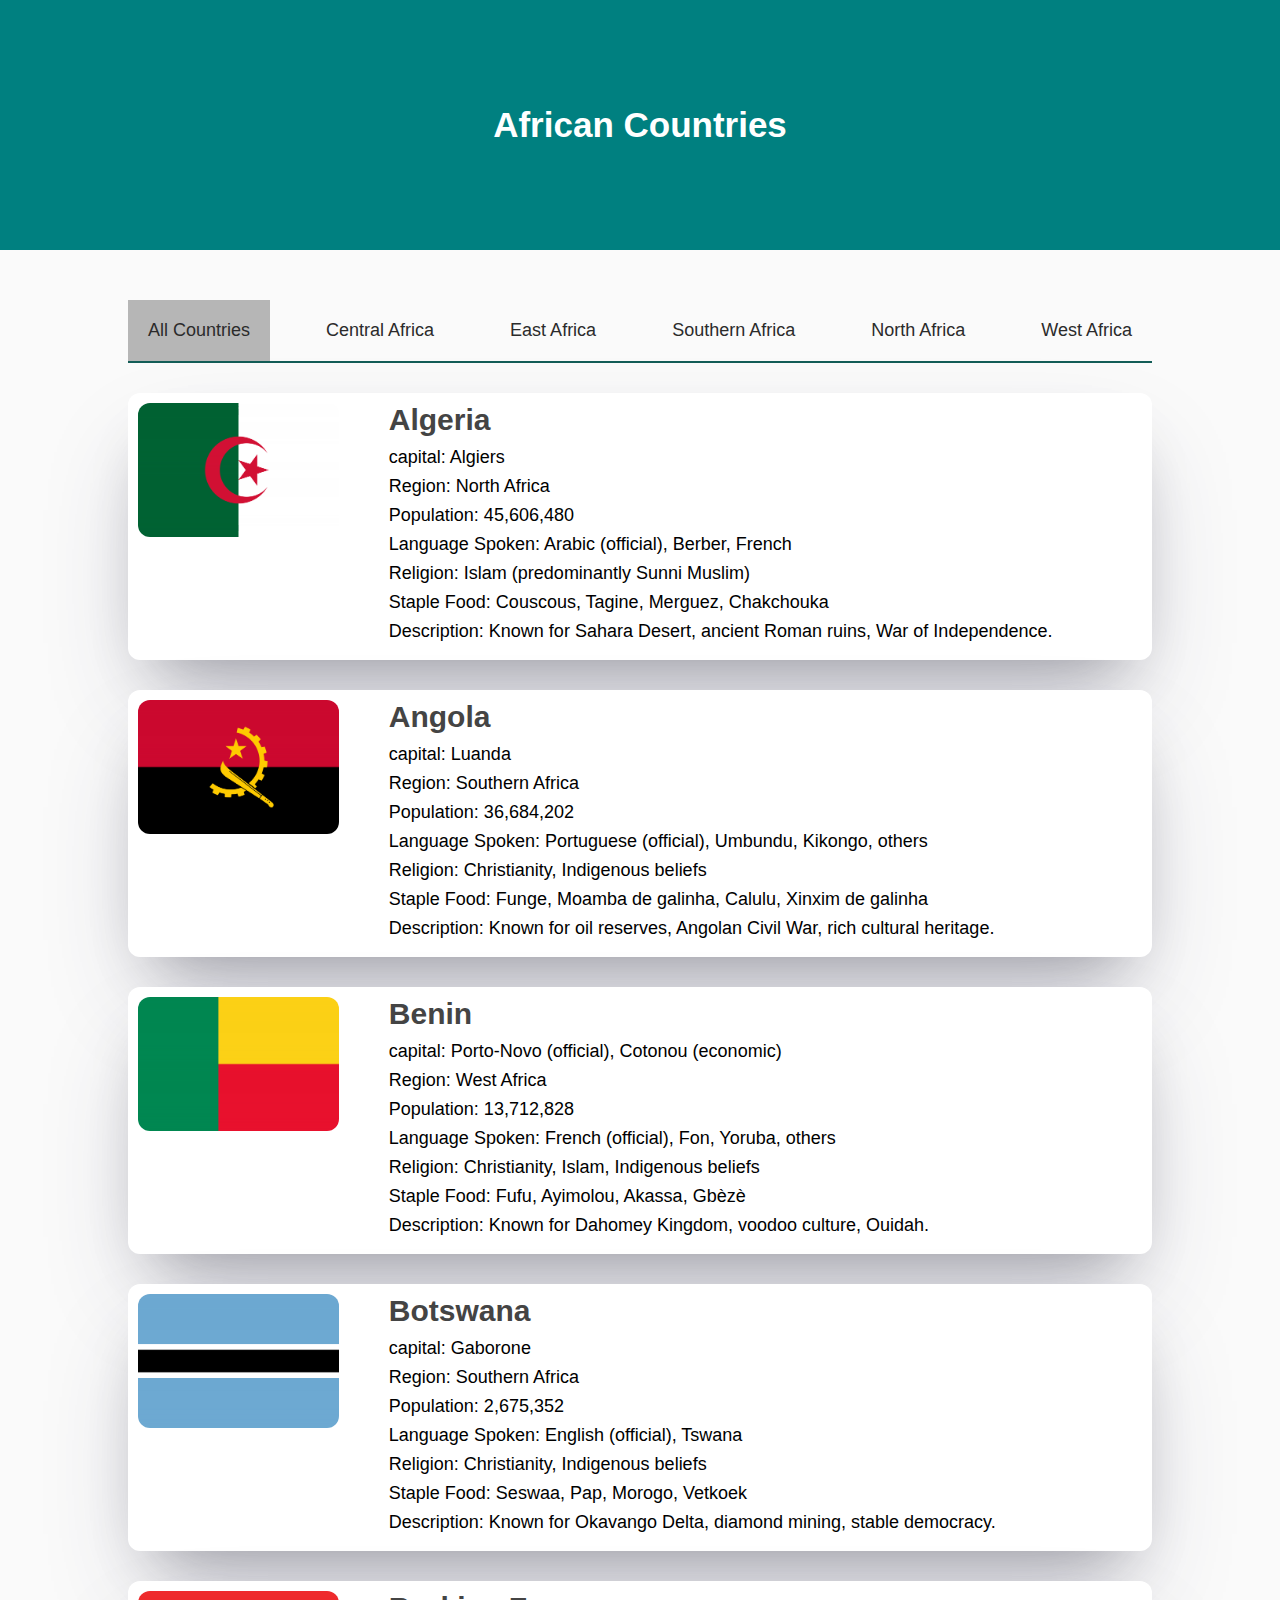
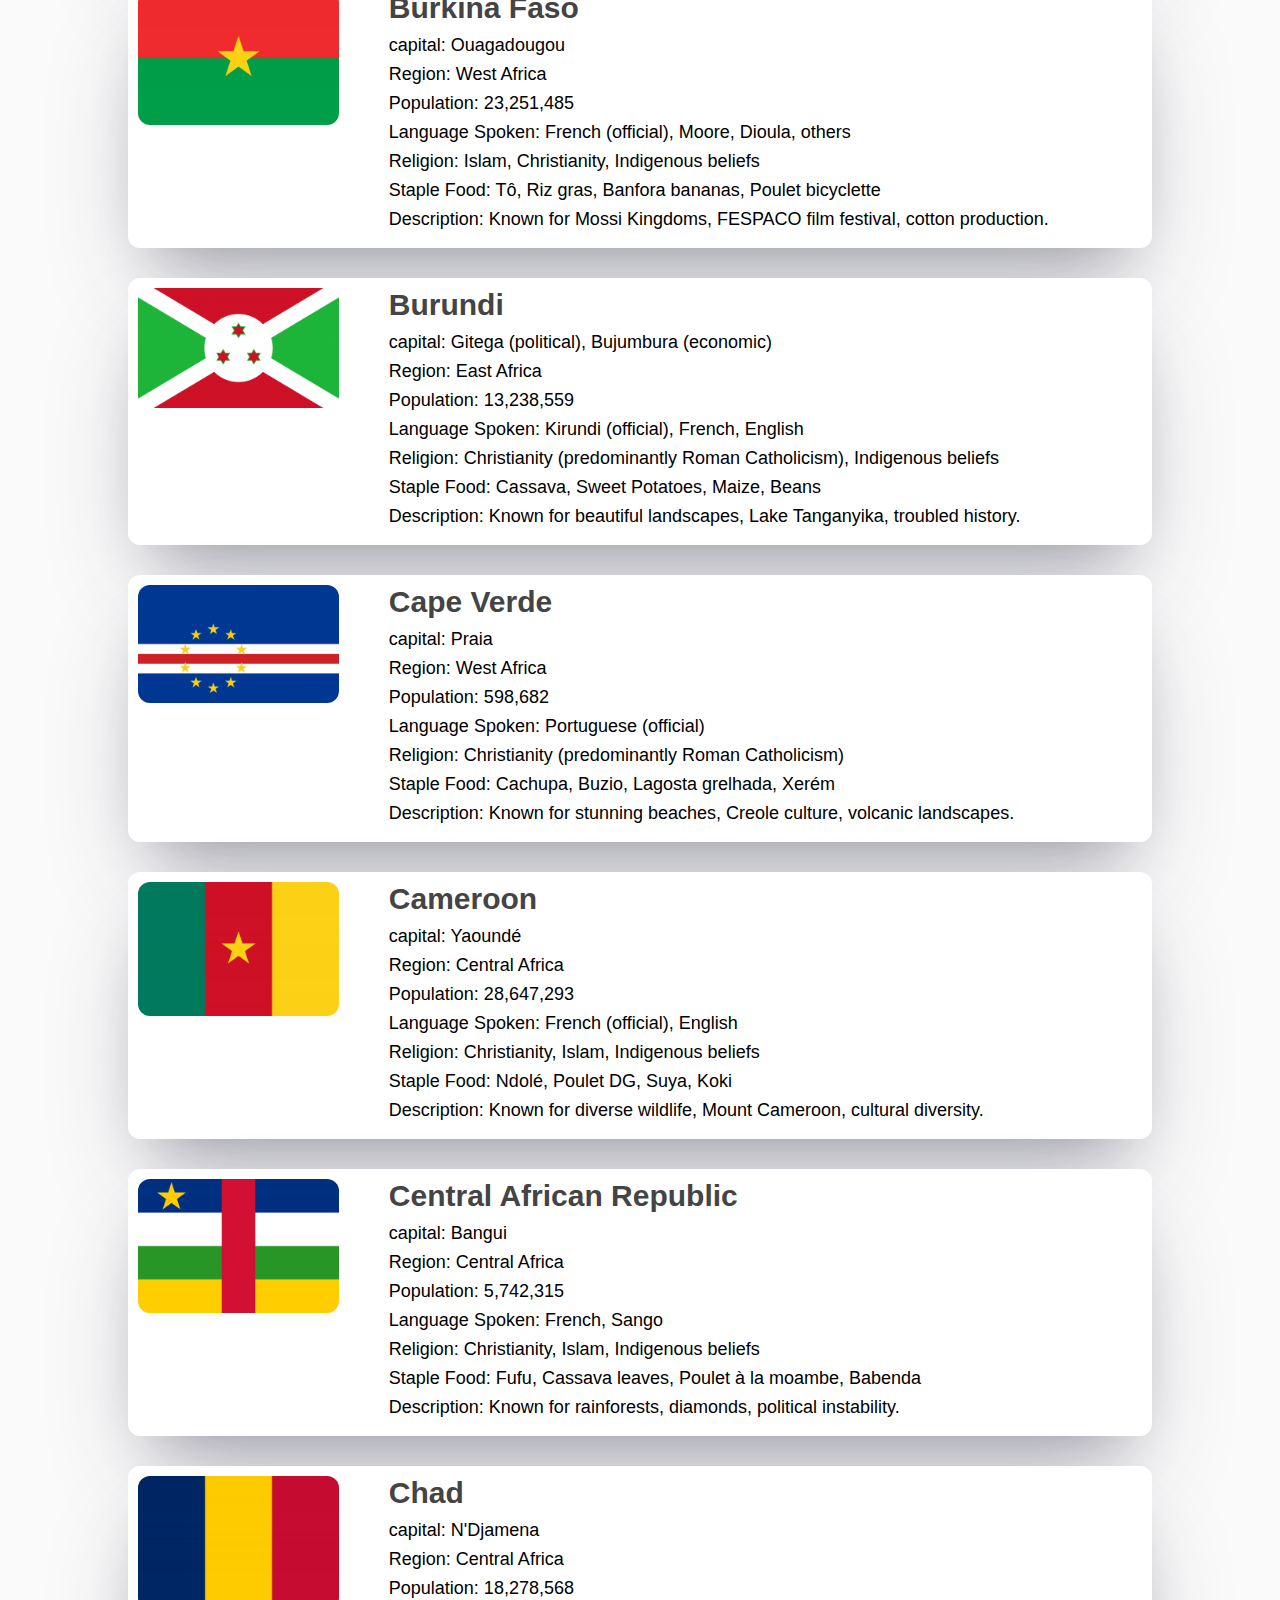
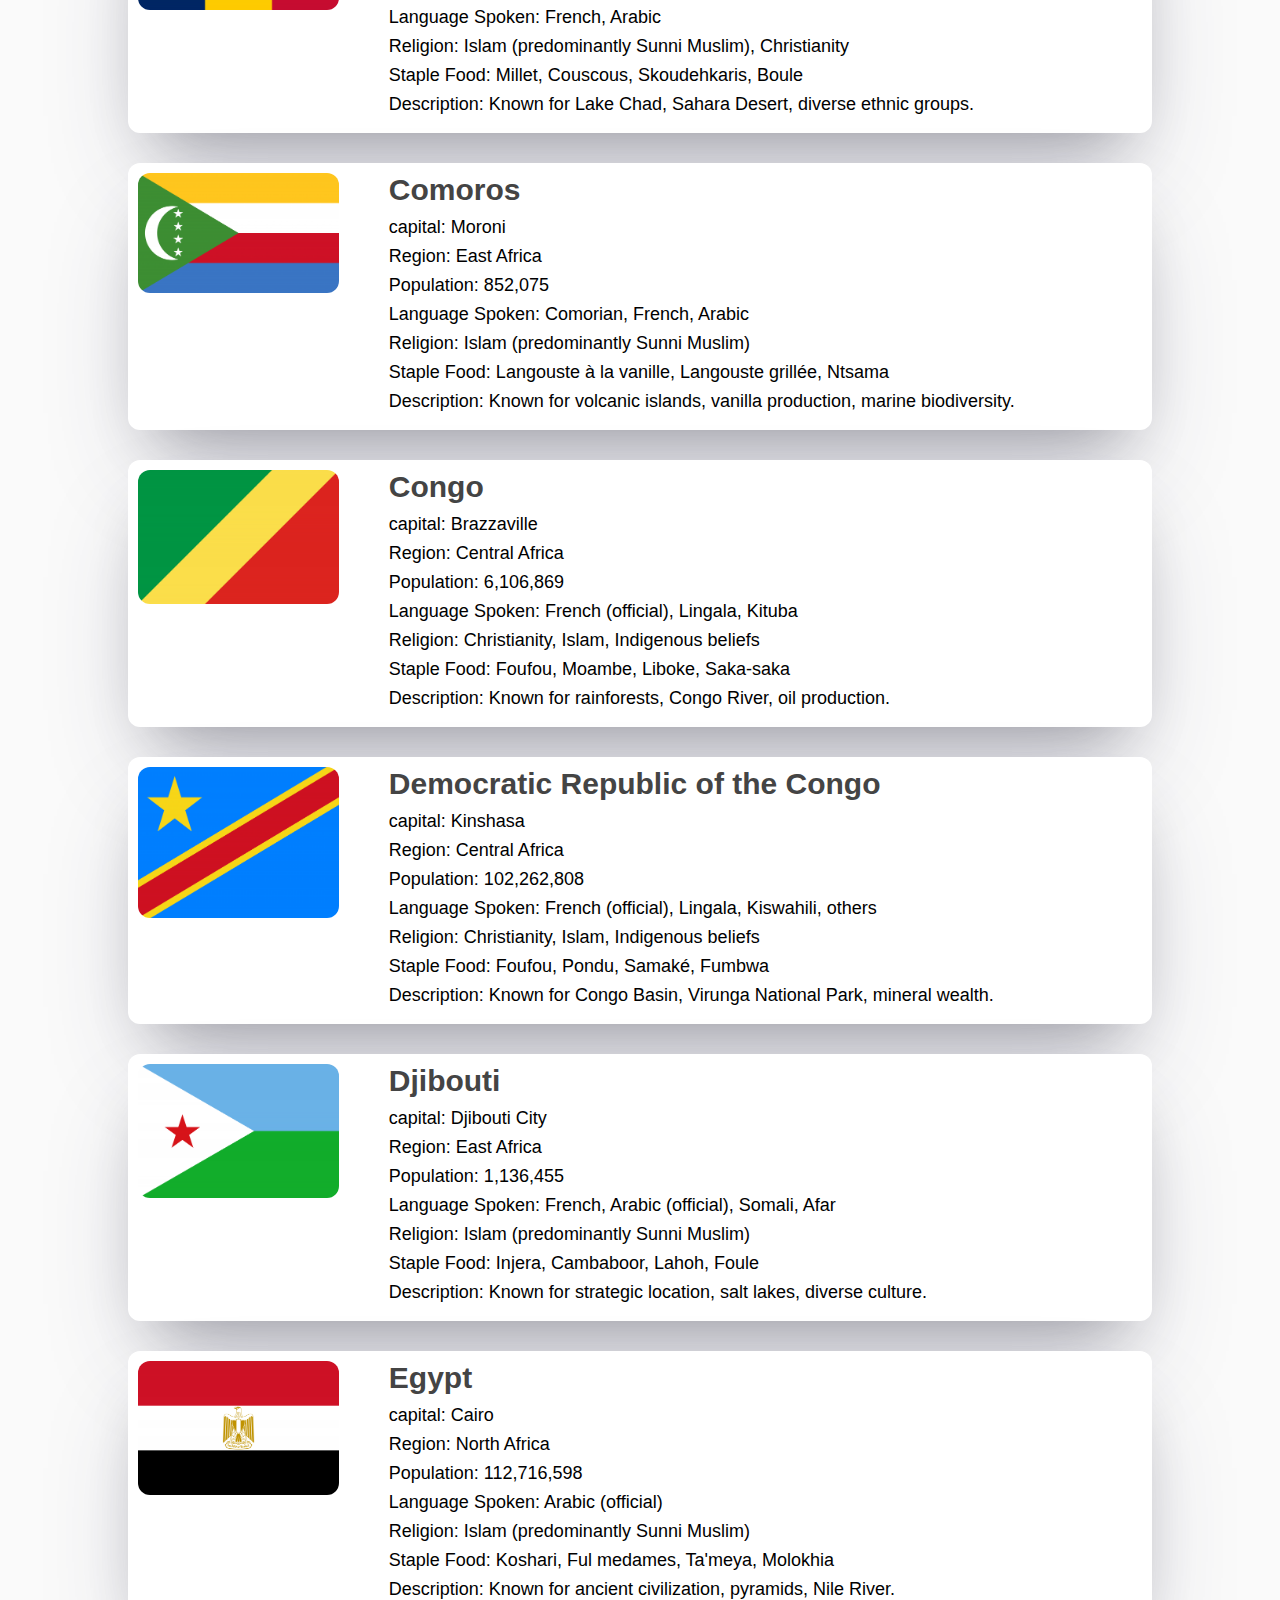
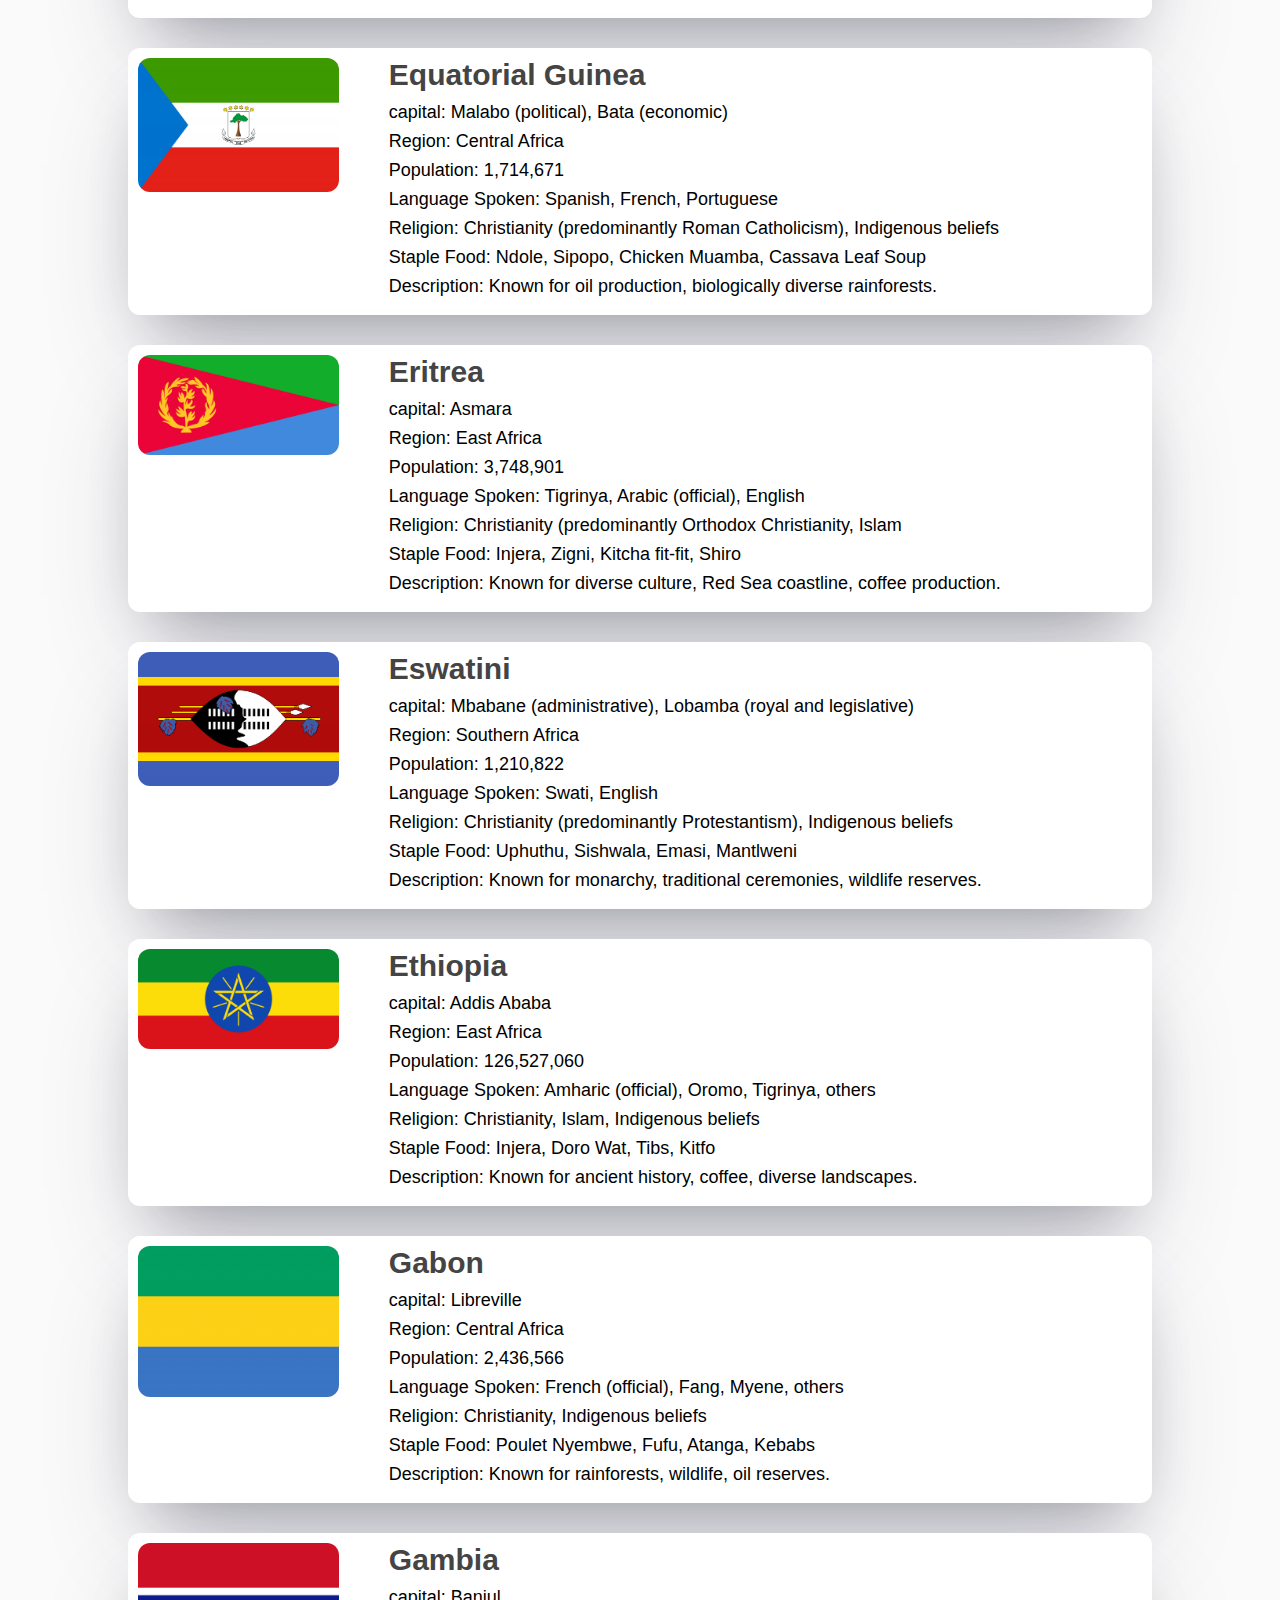
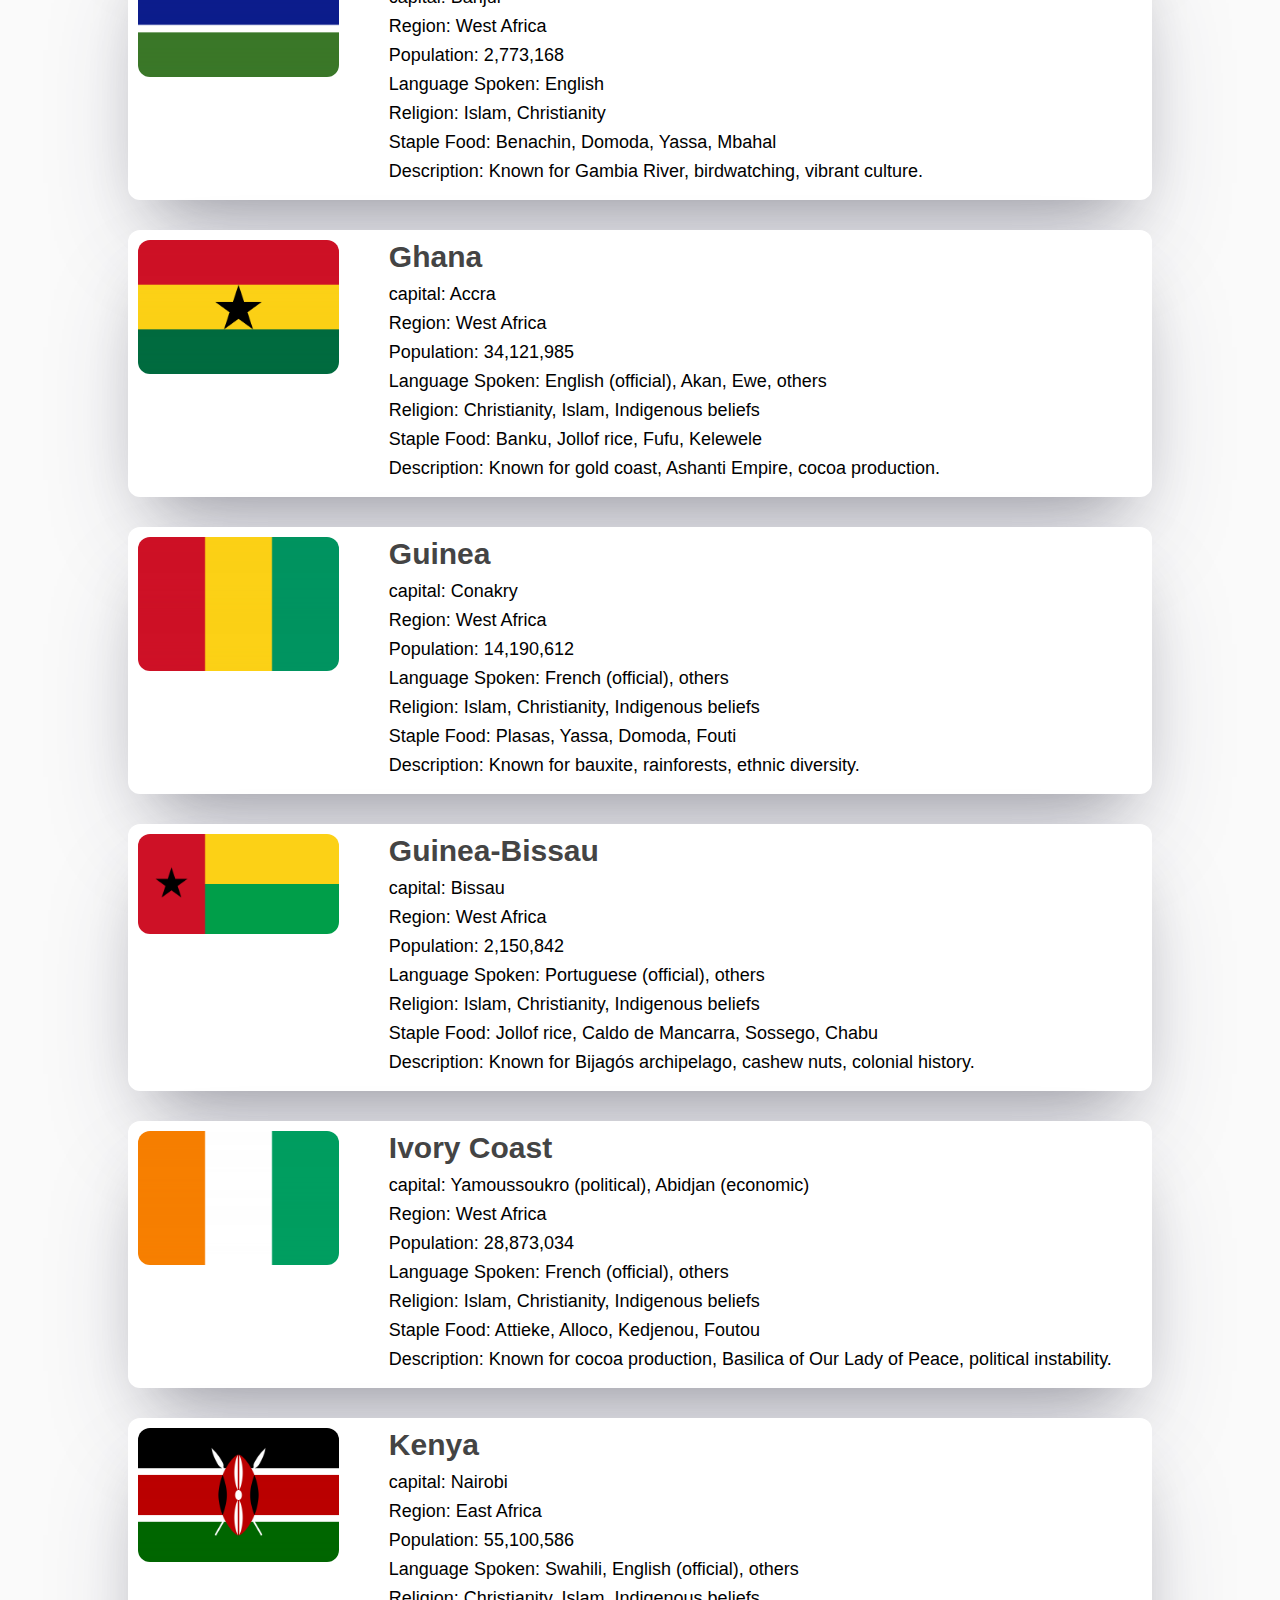
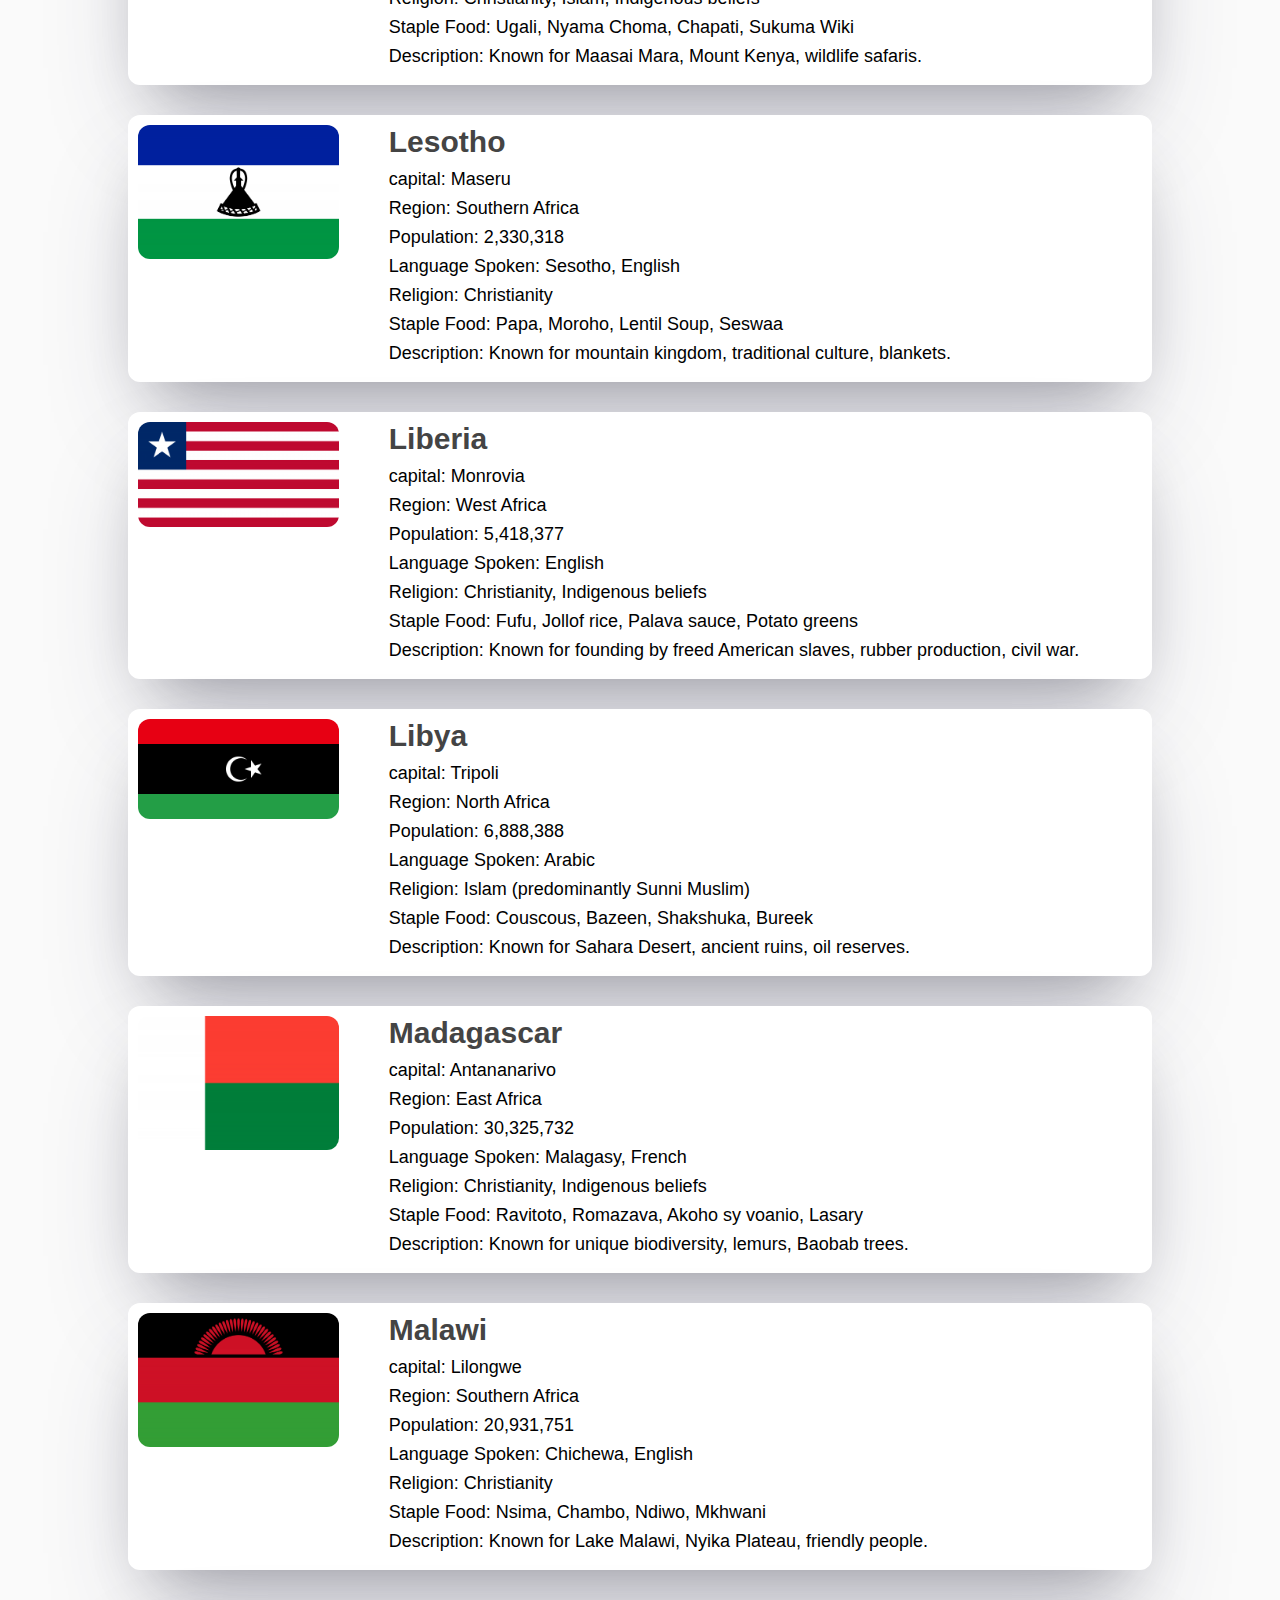
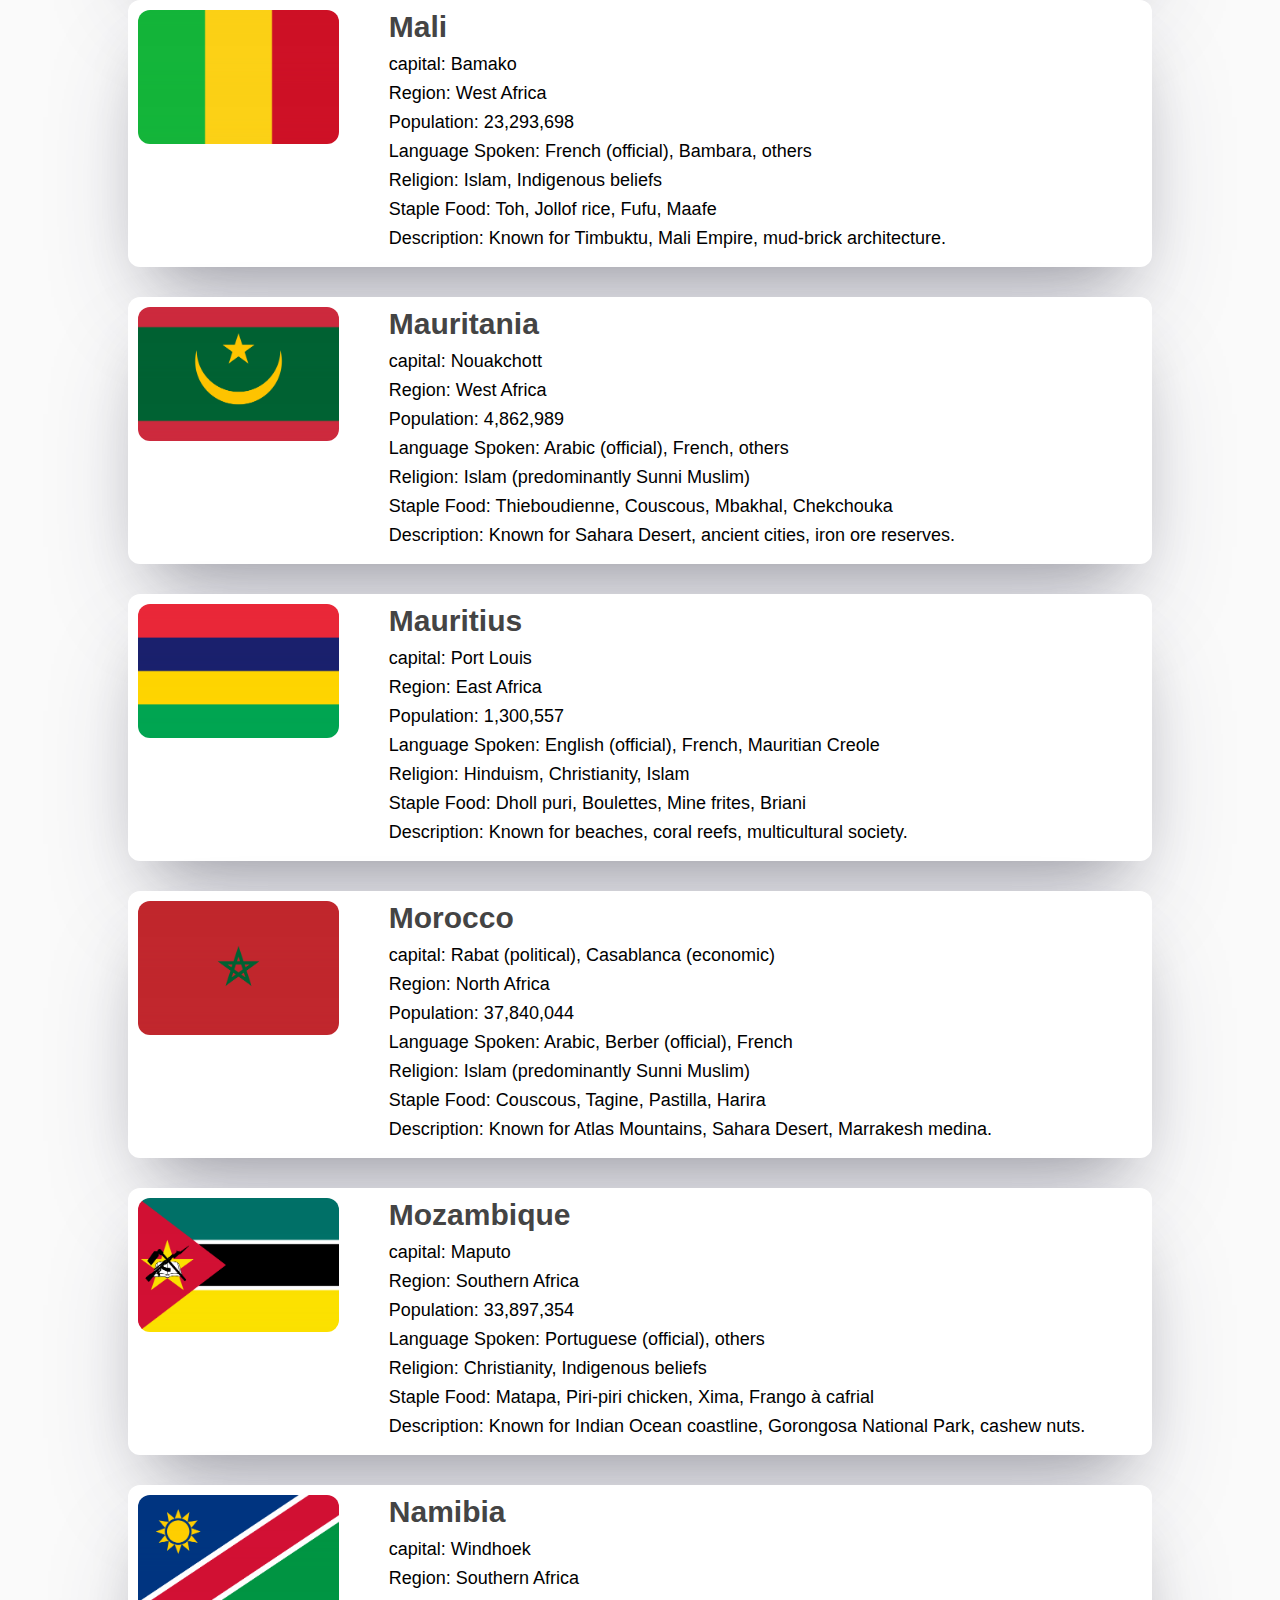
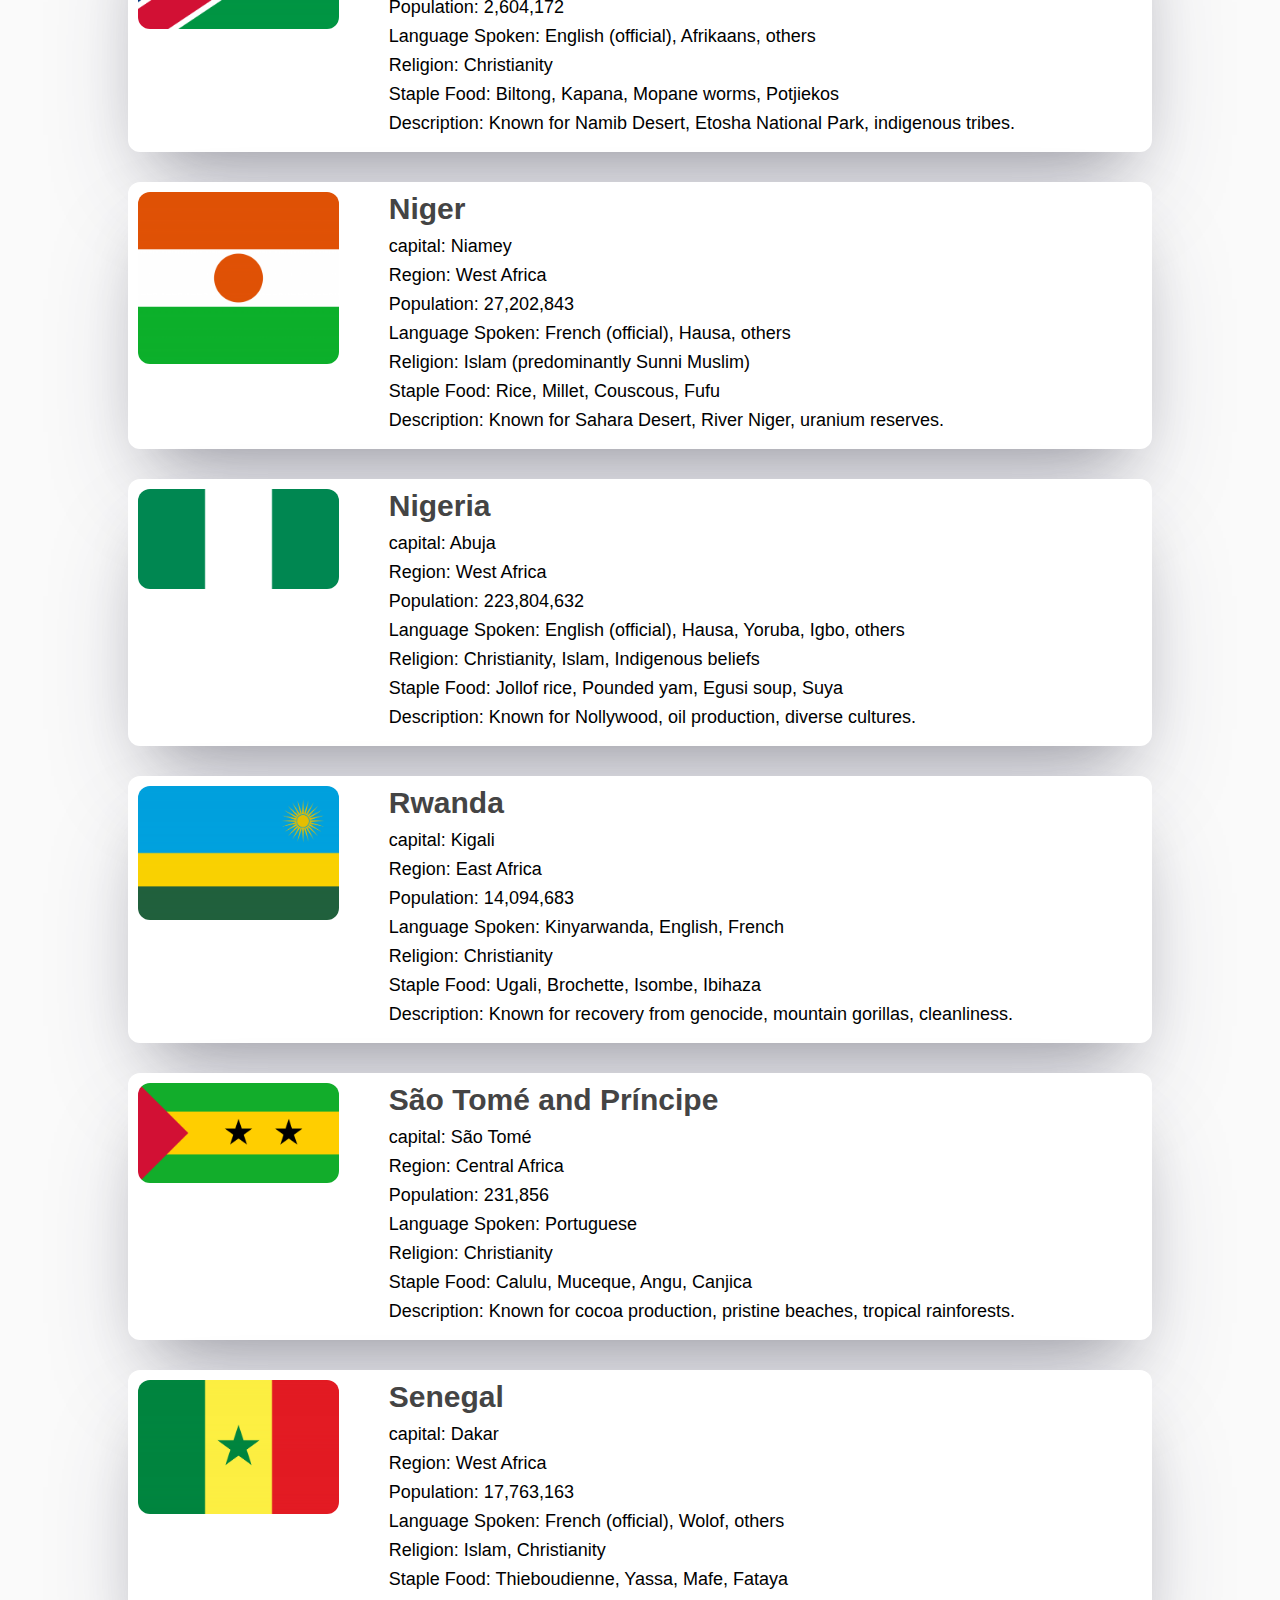
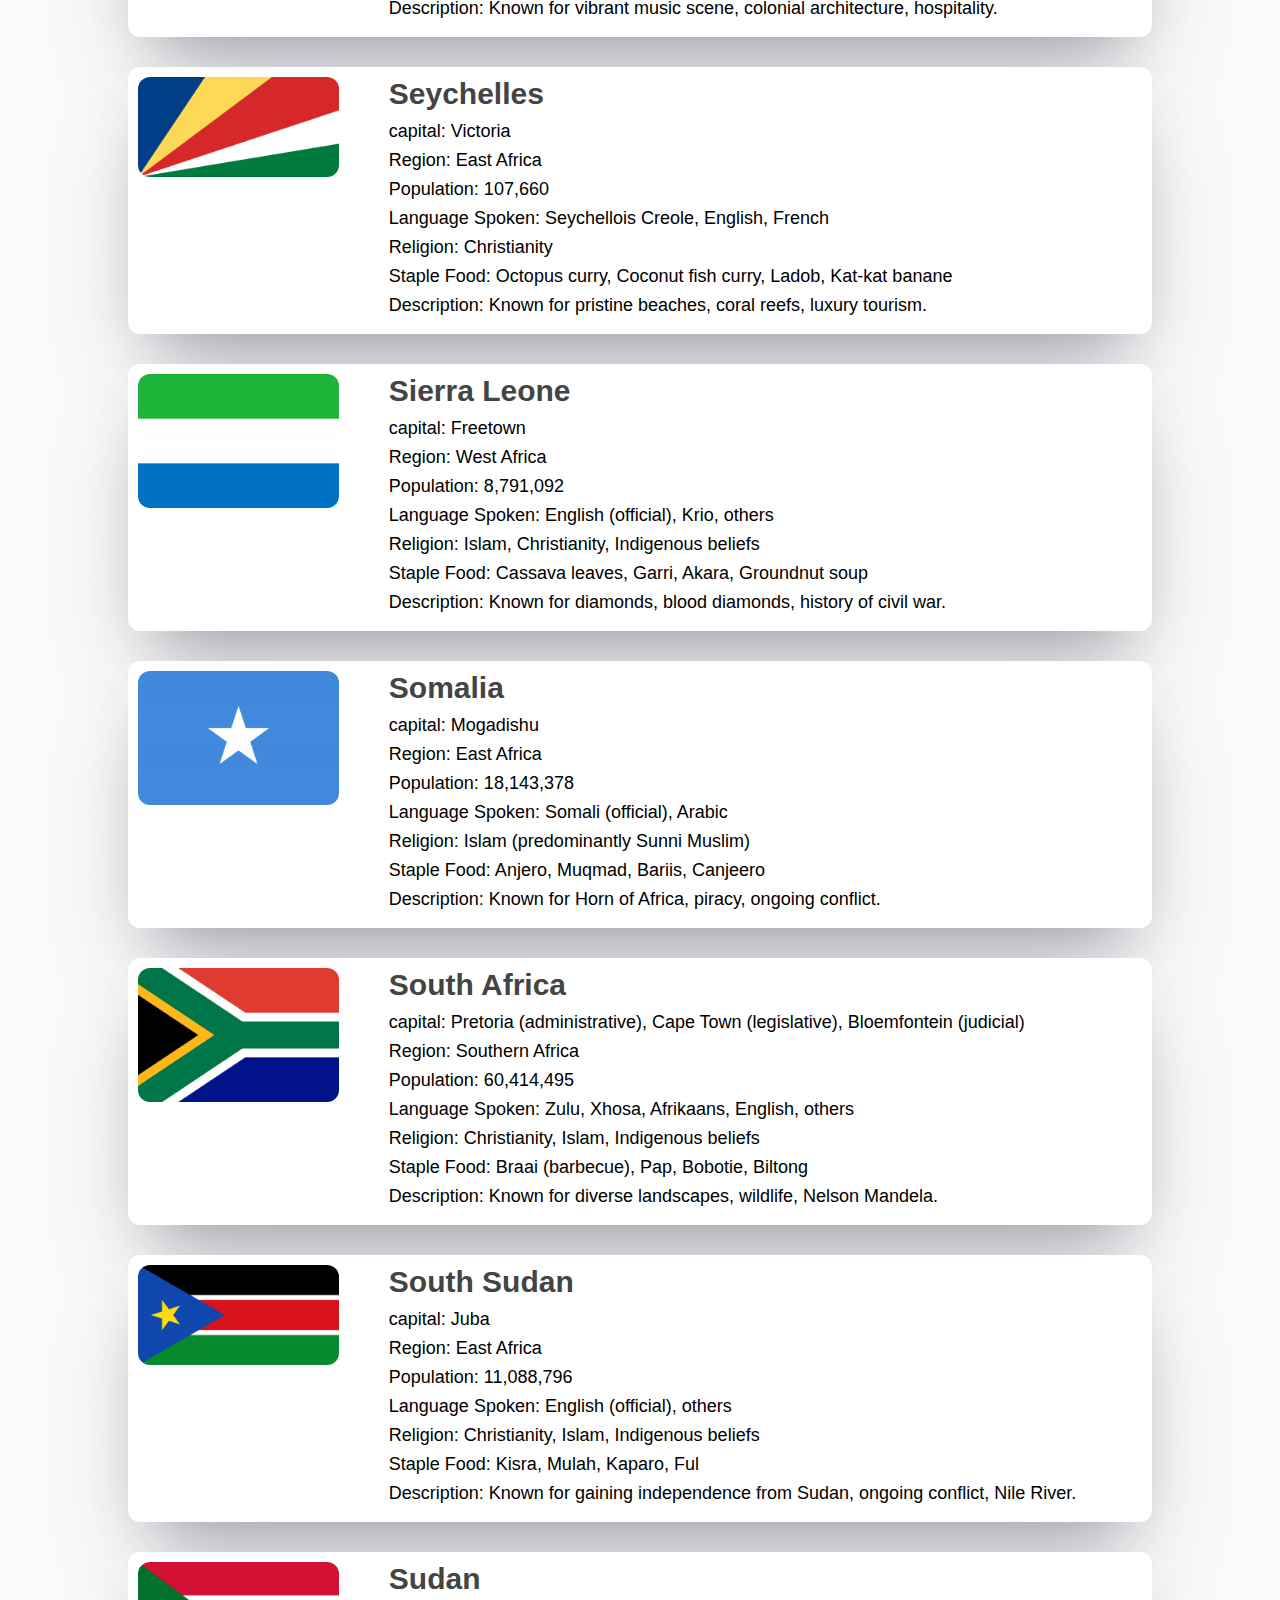
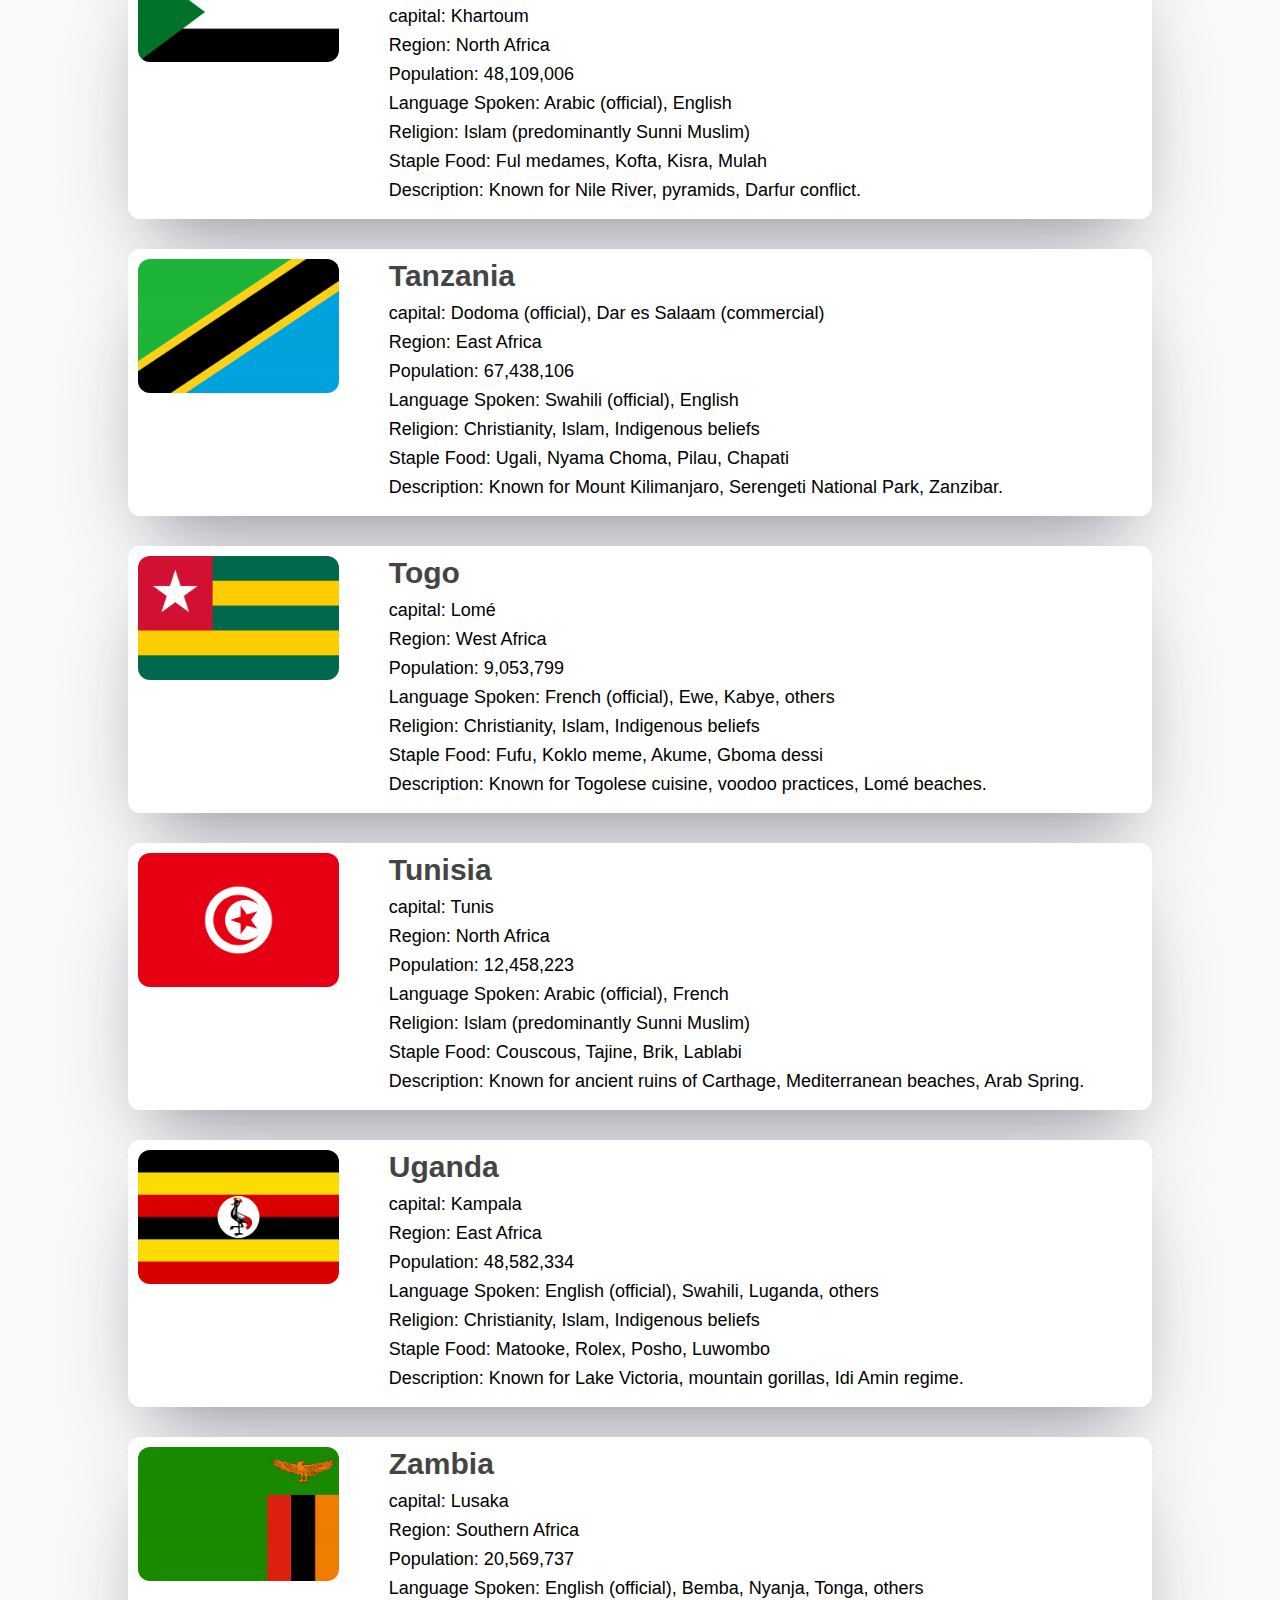
==== index.html @ 3878d4c3 "African Countries" ====
<!DOCTYPE html>
<html lang="en">
<head>
    <link rel="stylesheet" href="main.css">
    <link rel="stylesheet" href="https://cdnjs.cloudflare.com/ajax/libs/font-awesome/5.15.4/css/all.min.css"/>
    <meta charset="UTF-8">
    <meta name="viewport" content="width=device-width, initial-scale=1.0">
    <title>Countries Tab | Home</title>
</head>
<body>
    <header>
        <h1>African Countries</h1>
    </header>
    <main>
    
        <section class="tabs">
            <ul>
                <li style="background: #b6b6b6;"><a href="index.html">All Countries</a></a></li>
                <li><a href="centralAfrica.html">Central Africa</a></li>
                <li><a href="eastAfrica.html">East Africa</a></li>
                <li><a href="southernAfrica.html">Southern Africa</a></li>
                <li><a href="northAfrica.html">North Africa</a></li>
                <li><a href="westAfrica.html">West Africa</a></li>
            </ul>
        </section>

        <div class="countries-wrapper"></div>
    </main>
    <footer>
        <h3>Follow Us For More Updates</h3>
        <div class="footer-icons">
           <!-- Facebook -->
   <a href="https://www.facebook.com/dumbuya.alpha.336"> <i class="fab fa-facebook"></i></a>

    <!-- Twitter -->
    <a href="https://mobile.twitter.com/AlphaDumbuya7"><i class="fab fa-twitter"></i></a>

    <!-- Instagram -->
   <a href="https://www.instagram.com/dumbuya.alpha.336/#"> <i class="fab fa-instagram"></i></a>

    <!-- LinkedIn -->
<a href="https://www.linkedin.com/in/dumbuya-alpha-622817197">    <i class="fab fa-linkedin"></i></a>

    <!-- GitHub -->
   <a href="https://github.com/AlphaDumbuya"> <i class="fab fa-github"></i></a>
        </div>
        <p>&copy; 2024 <a href="https://alpha-dumbuya.vercel.app">Alpha Dumbuya</a>. All rights reserved.</p>
    </footer>
    <script src="./JS/index.js"></script>
</body>
</html>
---- main.css ----
* {
    margin: 0;
    padding: 0;
    box-sizing: border-box;
}

body {
    font-family: 'Segoe UI', Tahoma, Geneva, Verdana, sans-serif;
    font-size: 14px;
    background: #fafafa; 
   
}

header {
    width: 100%;
    height: 250px;
    background-color:teal;
    color: #fff;
    display: flex;
    align-items: center;
    justify-content: center;
}

header h1 {
    text-align: center;
    padding: 20px 0;
    font-size: 35px;
    font-weight: bold;
}

main {
    width: 80%;
    margin: 50px auto;
}

main .tabs {
    border-bottom: 2px solid #135d57;
    margin-bottom: 30px;
    width: 100%;
    display: flex;
    align-items: center;
    overflow-x: auto; /* Allow horizontal scrolling for small screens */
}

main .tabs ul {
    width: 100%;
    display: flex;
    justify-content: space-between;
}

main .tabs ul li {
    list-style: none;
    display: flex;
    padding: 20px;
}

main .tabs ul li a {
    text-decoration: none;
    font-size: 18px;
    font-weight: 400;
    color: #2b2b2b;
}

main .tabs ul li a:hover {
    color: #fff;
}

main .tabs ul li:hover {
    background: #b6b6b6;
}

.countries {
    width: 100%;
    background-color: #fff;
    border-radius: 12px;
    display: flex;
    padding: 10px;
    margin-bottom: 30px;
    box-shadow: rgba(50, 50, 93, 0.25) 0px 50px 100px -20px, rgba(0, 0, 0, 0.3) 0px 30px 60px -30px;
    flex-wrap: wrap; 
}

.countries .countryImg {
    width: 20%;
    margin-right: 50px;
}

.countries .countryImg img {
    border-radius: 12px;
    width: 100%; 
}

.countries h2 {
    color: #444;
    font-size: 30px;
    width: 100%; 
    margin-bottom: 10px;
}

.countries ul {
    width: 100%; 
}

.countries ul li {
    list-style: none;
    margin-bottom: 8px;
    font-size: 18px;
    width: 100%; 
}
footer {
    background-color: #f2f2f2;
    padding: 20px;
    text-align: center;
}

.footer-icons {
    margin-top: 10px;
}

.footer-icons i {
    font-size: 24px;
    margin: 0 10px;
    color: #333;
}

.footer-icons i:hover {
    color: #007bff;
}

footer p {
    font-size: 14px;
    color: #666;
    margin-top: 20px;
}

footer p a {
    color: #007bff;
    text-decoration: none;
}



/* Tablet Styles (up to 768px) */
@media only screen and (max-width: 768px) {
    header {
        height: 150px;
    }
    header h1 {
        font-size: 28px;
    }
    main {
        width: 90%;
    }
    .countries .countryImg {
        width: 30%;
        margin-right: 20px;
    }
    .countries h2 {
        font-size: 24px;
    }
}

/* Mobile Styles (up to 576px) */
@media only screen and (max-width: 576px) {
    header {
        height: 100px;
    }
    header h1 {
        font-size: 24px;
    }
    main {
        width: 100%;
    }
    .tabs ul {
        flex-direction: column;
    }
    .tabs ul li {
        padding: 10px;
    }
    .countries .countryImg {
        width: 50%;
        margin-right: 10px;
    }
    .countries h2 {
        font-size: 20px;
    }

    .footer-icons i {
        font-size: 20px;
    }

    footer p {
        font-size: 12px;
    }
}
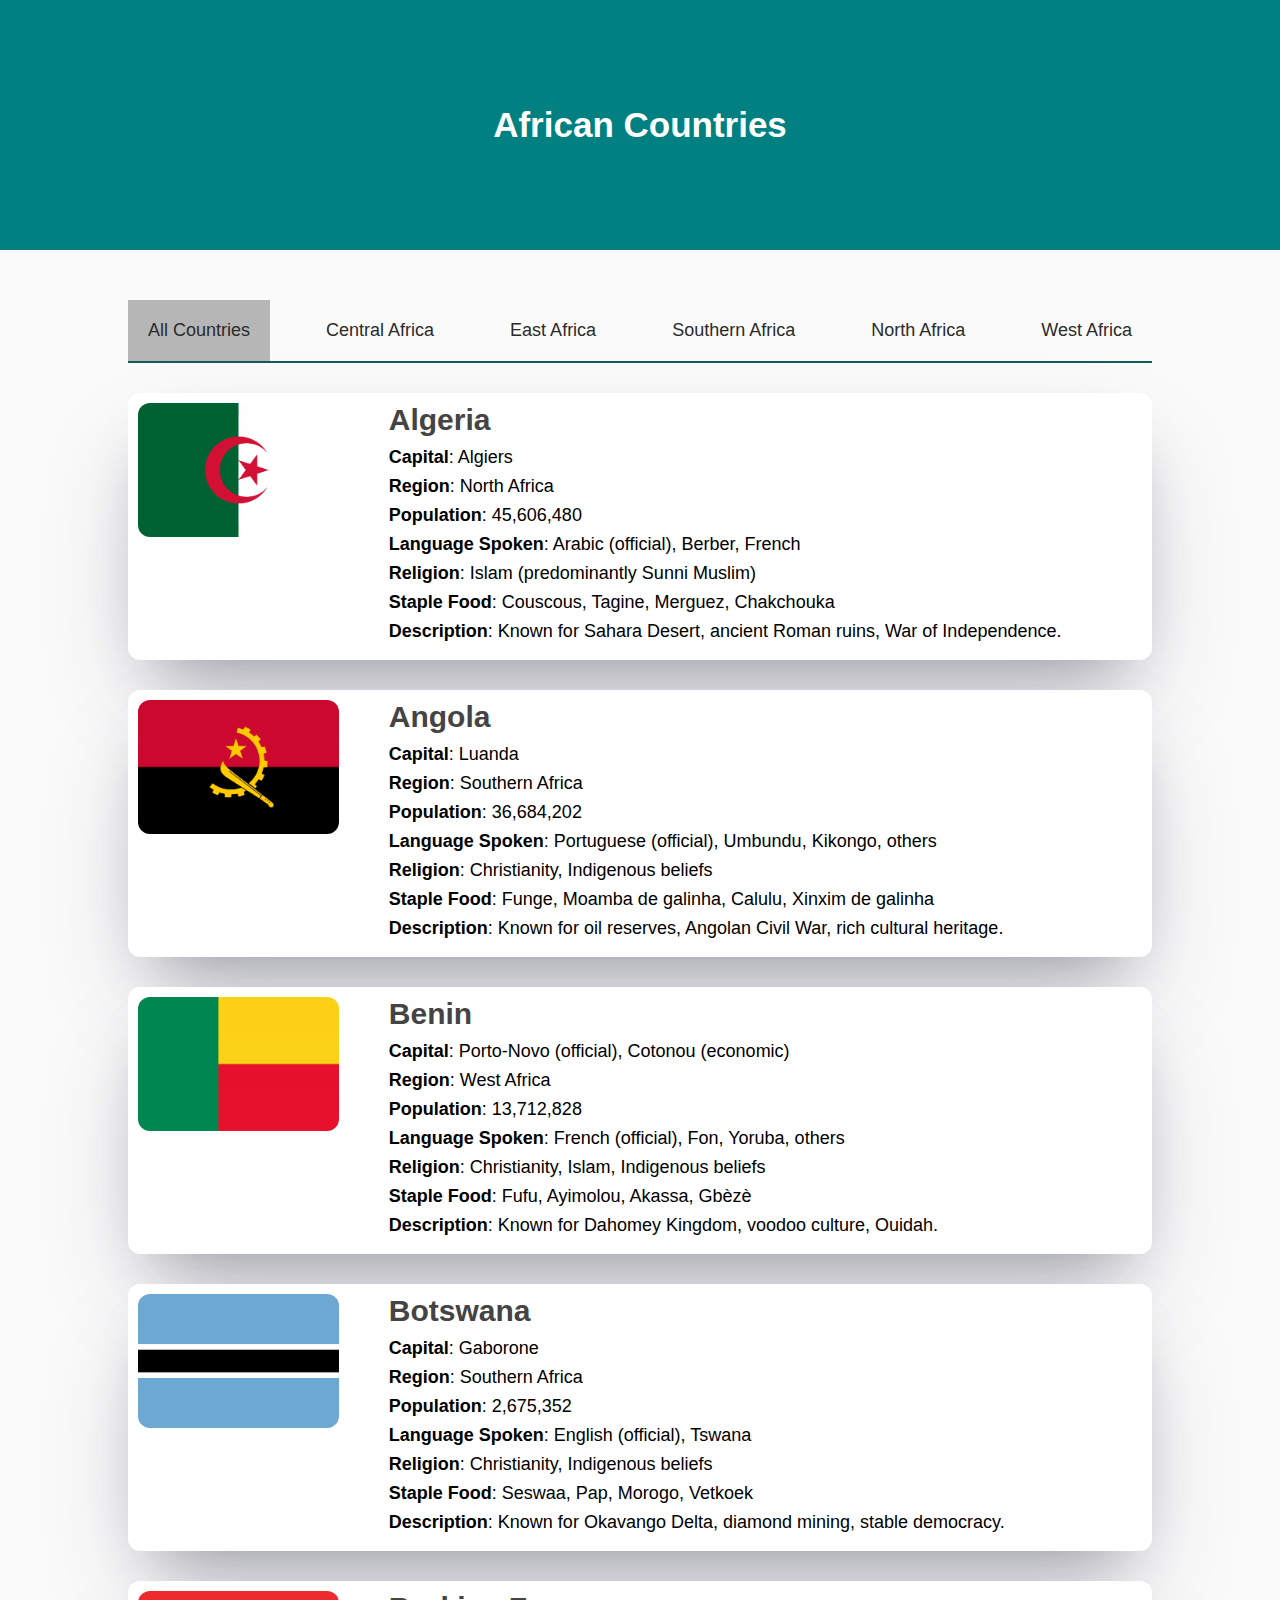
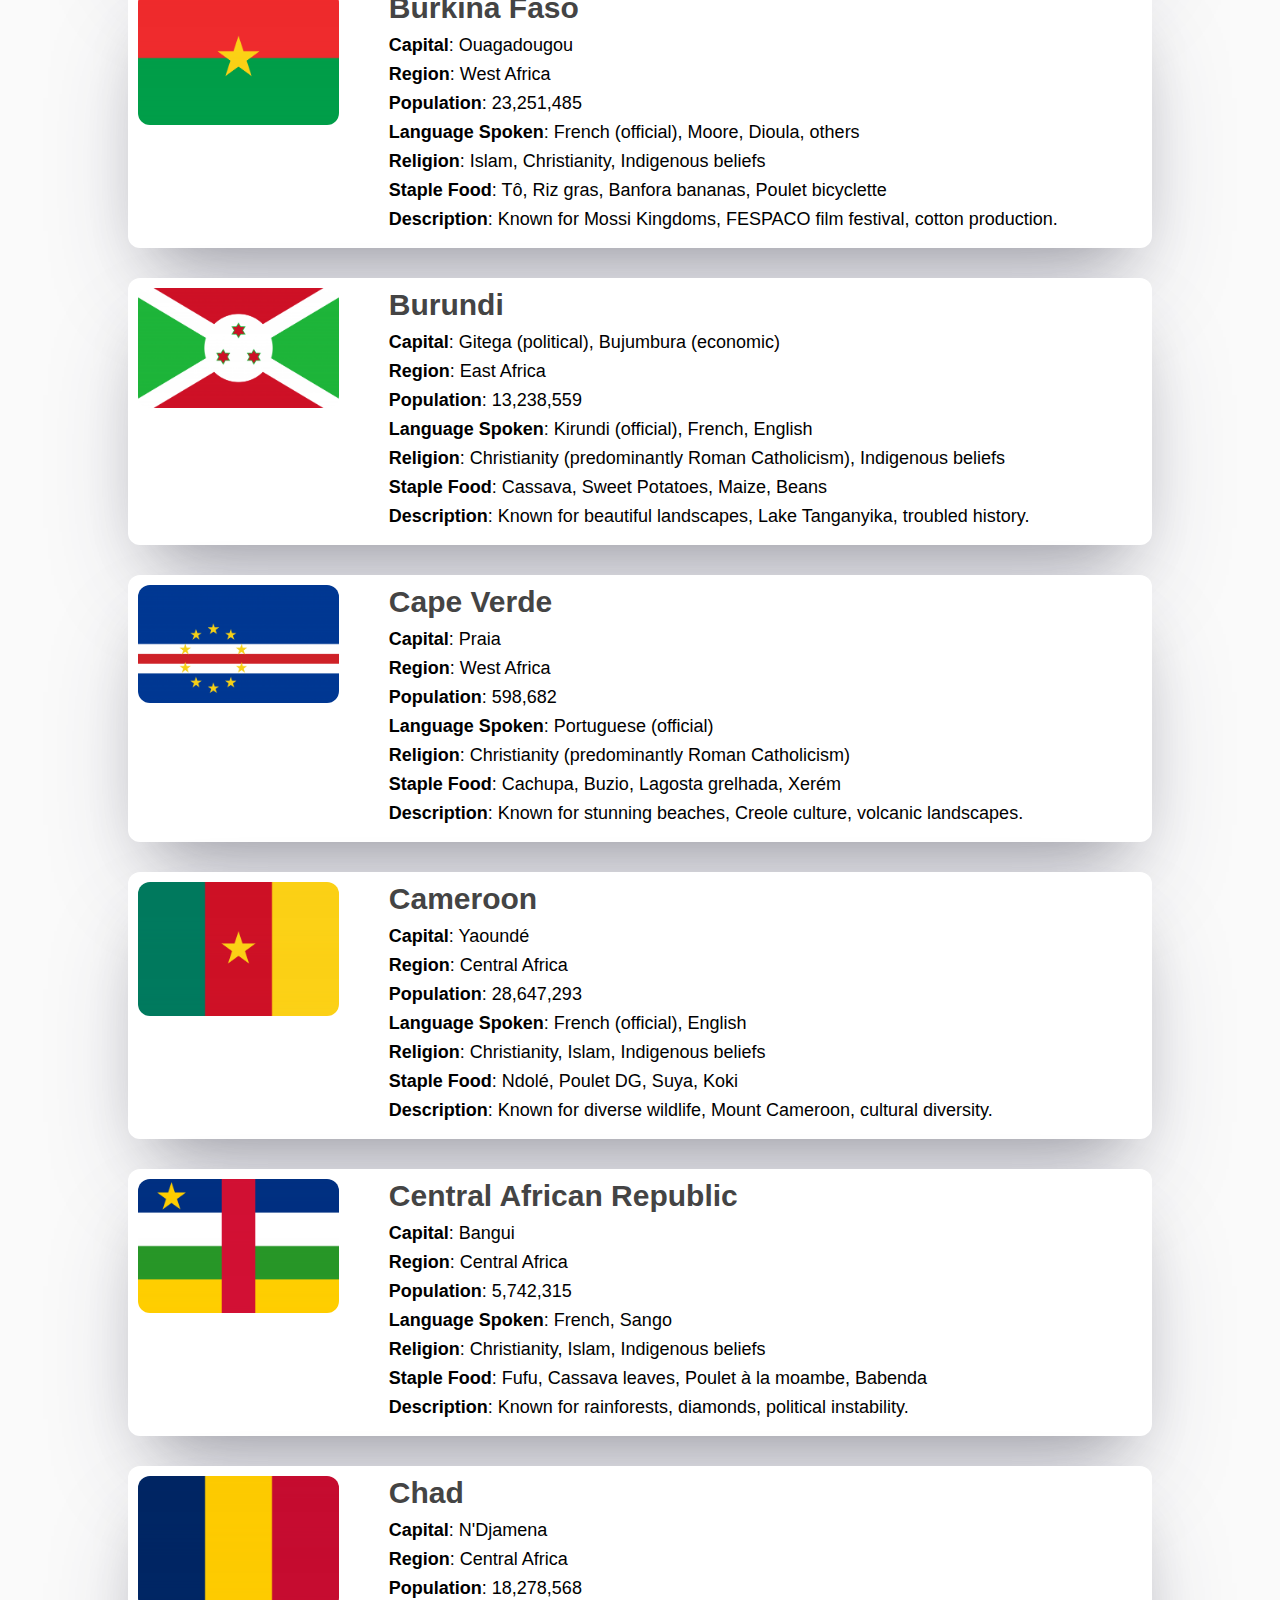
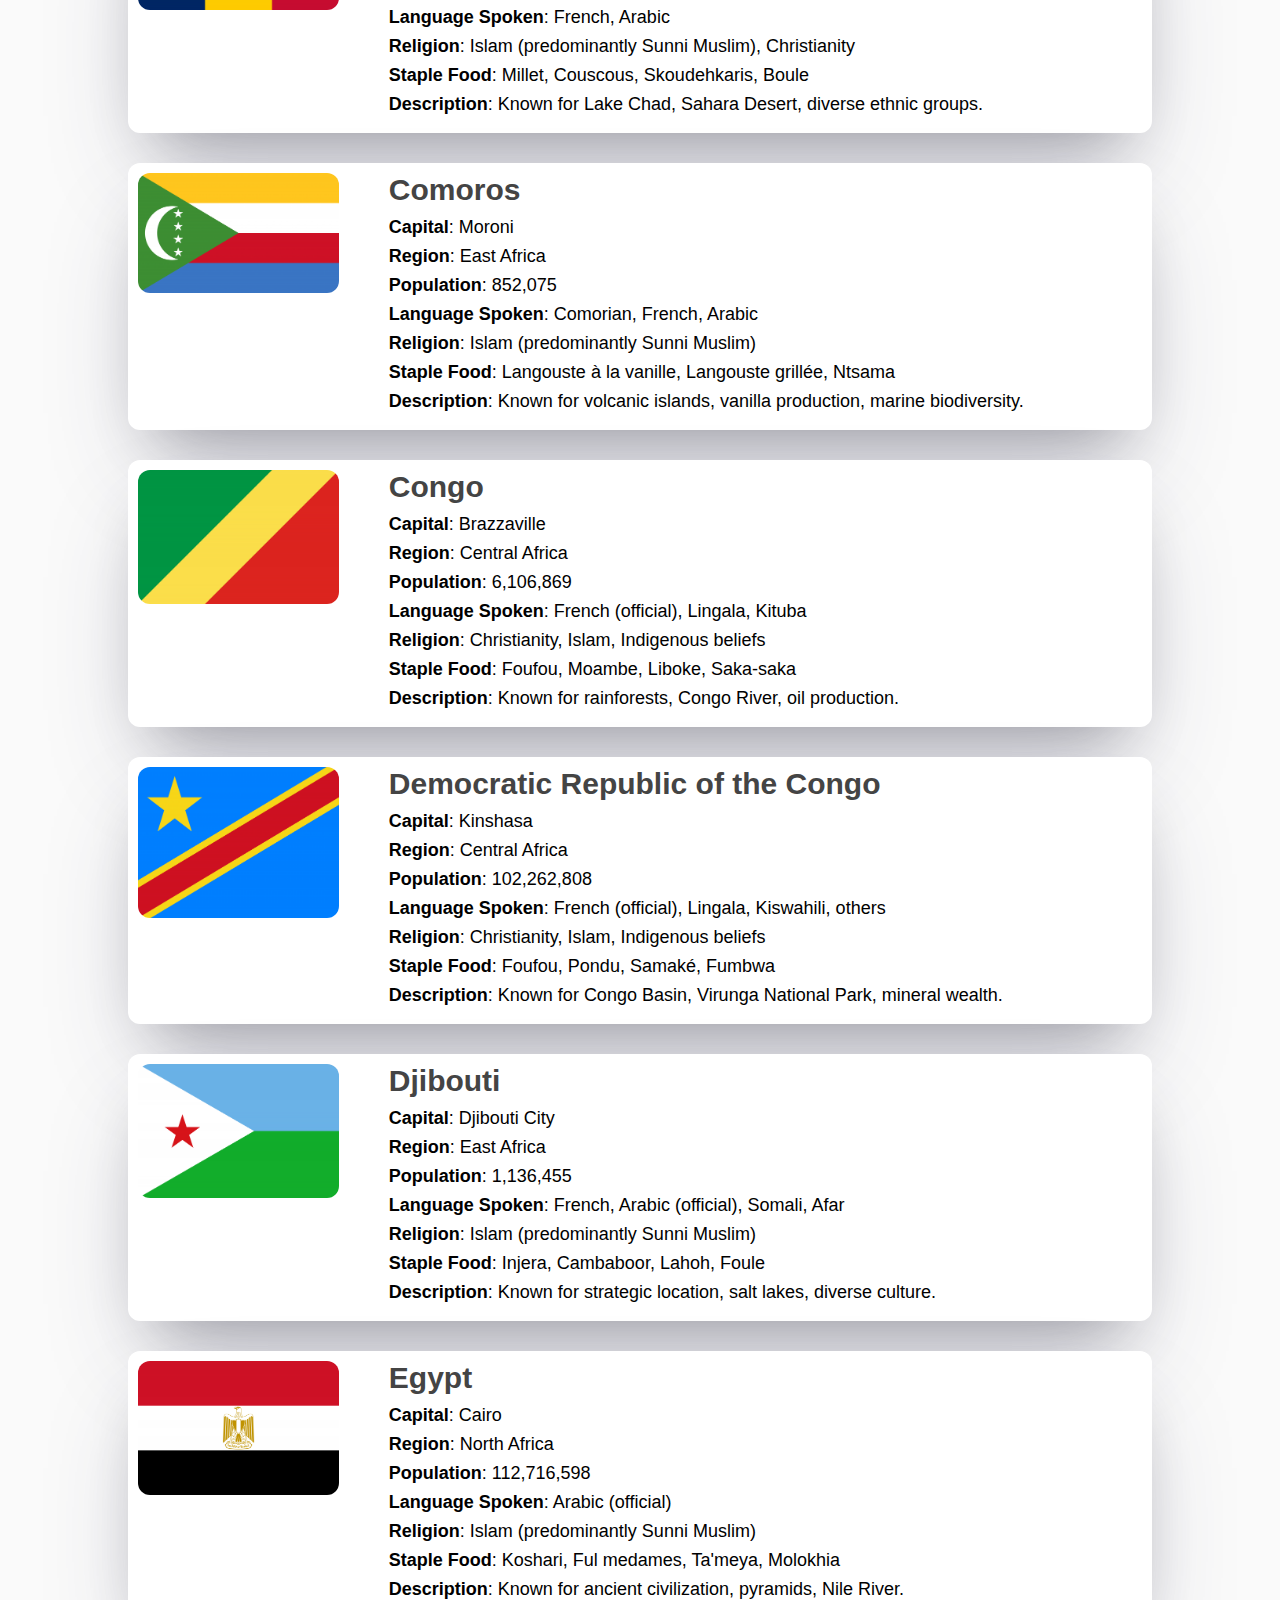
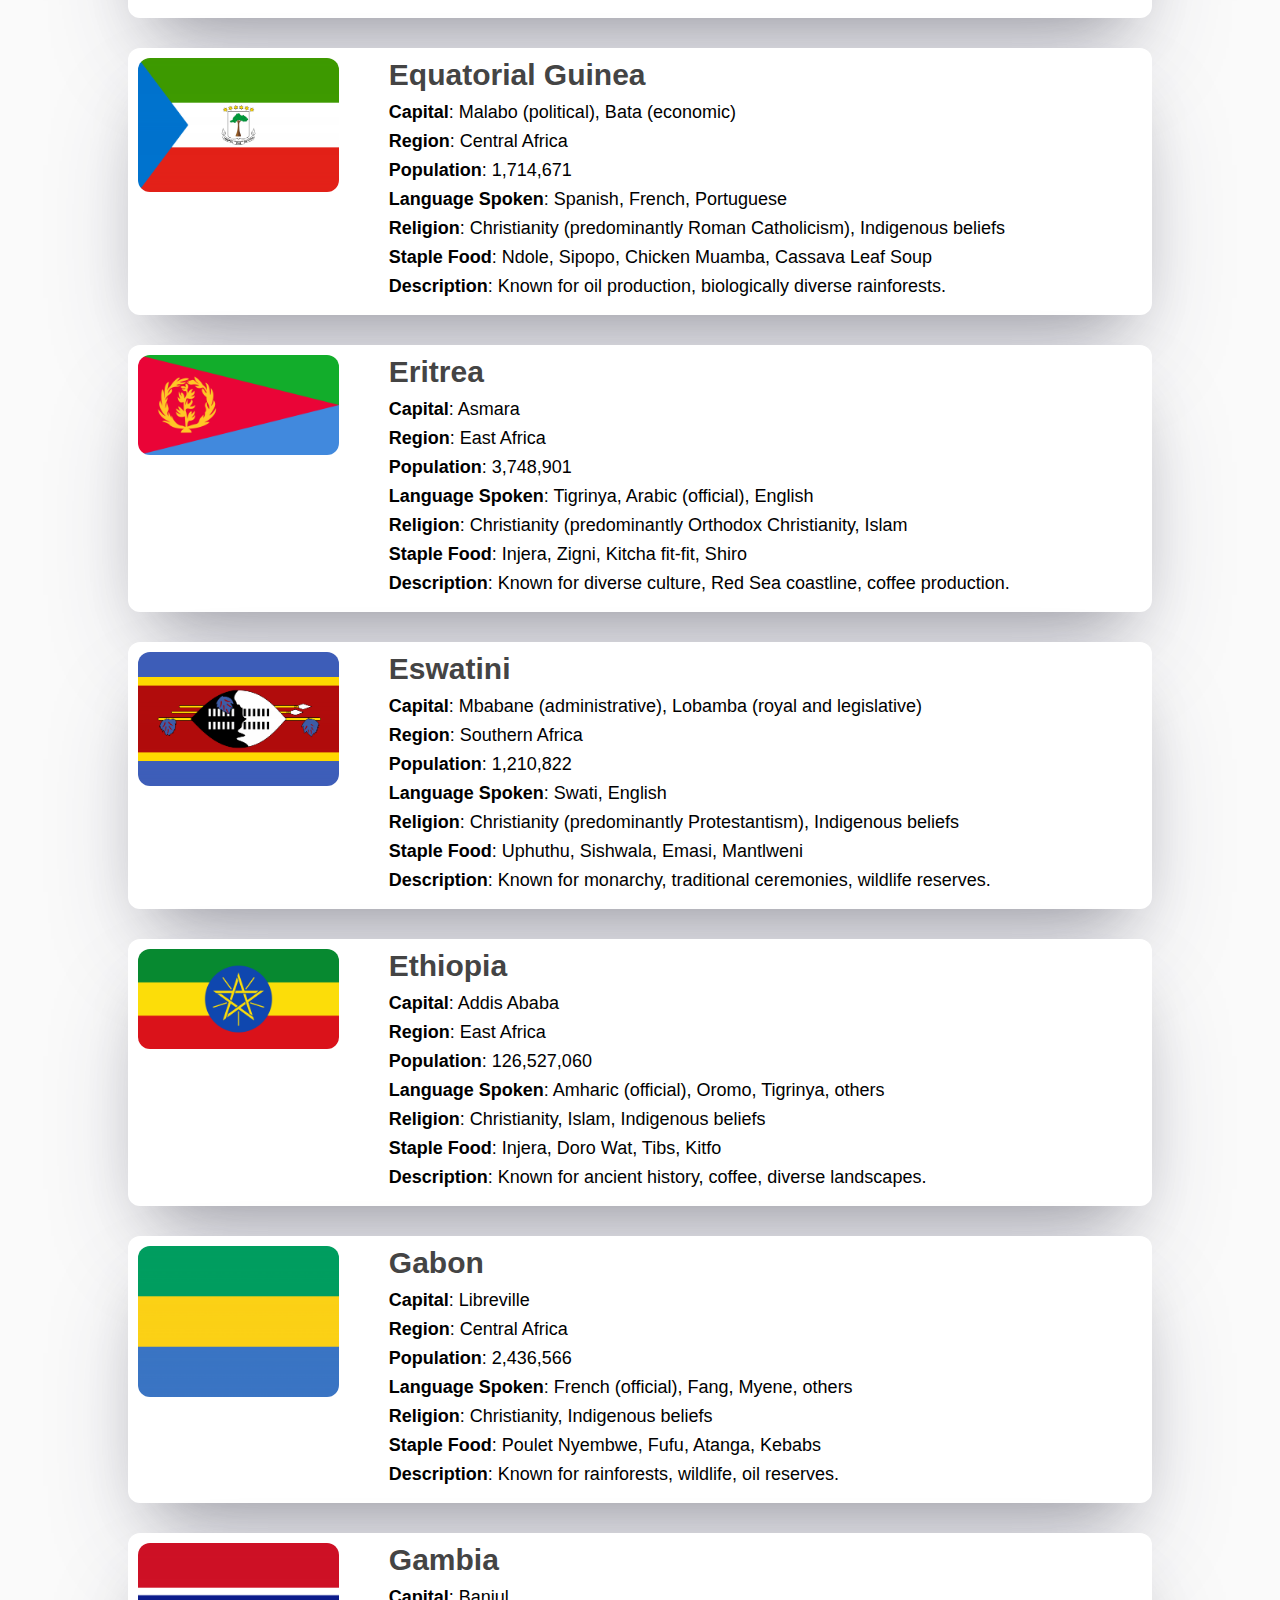
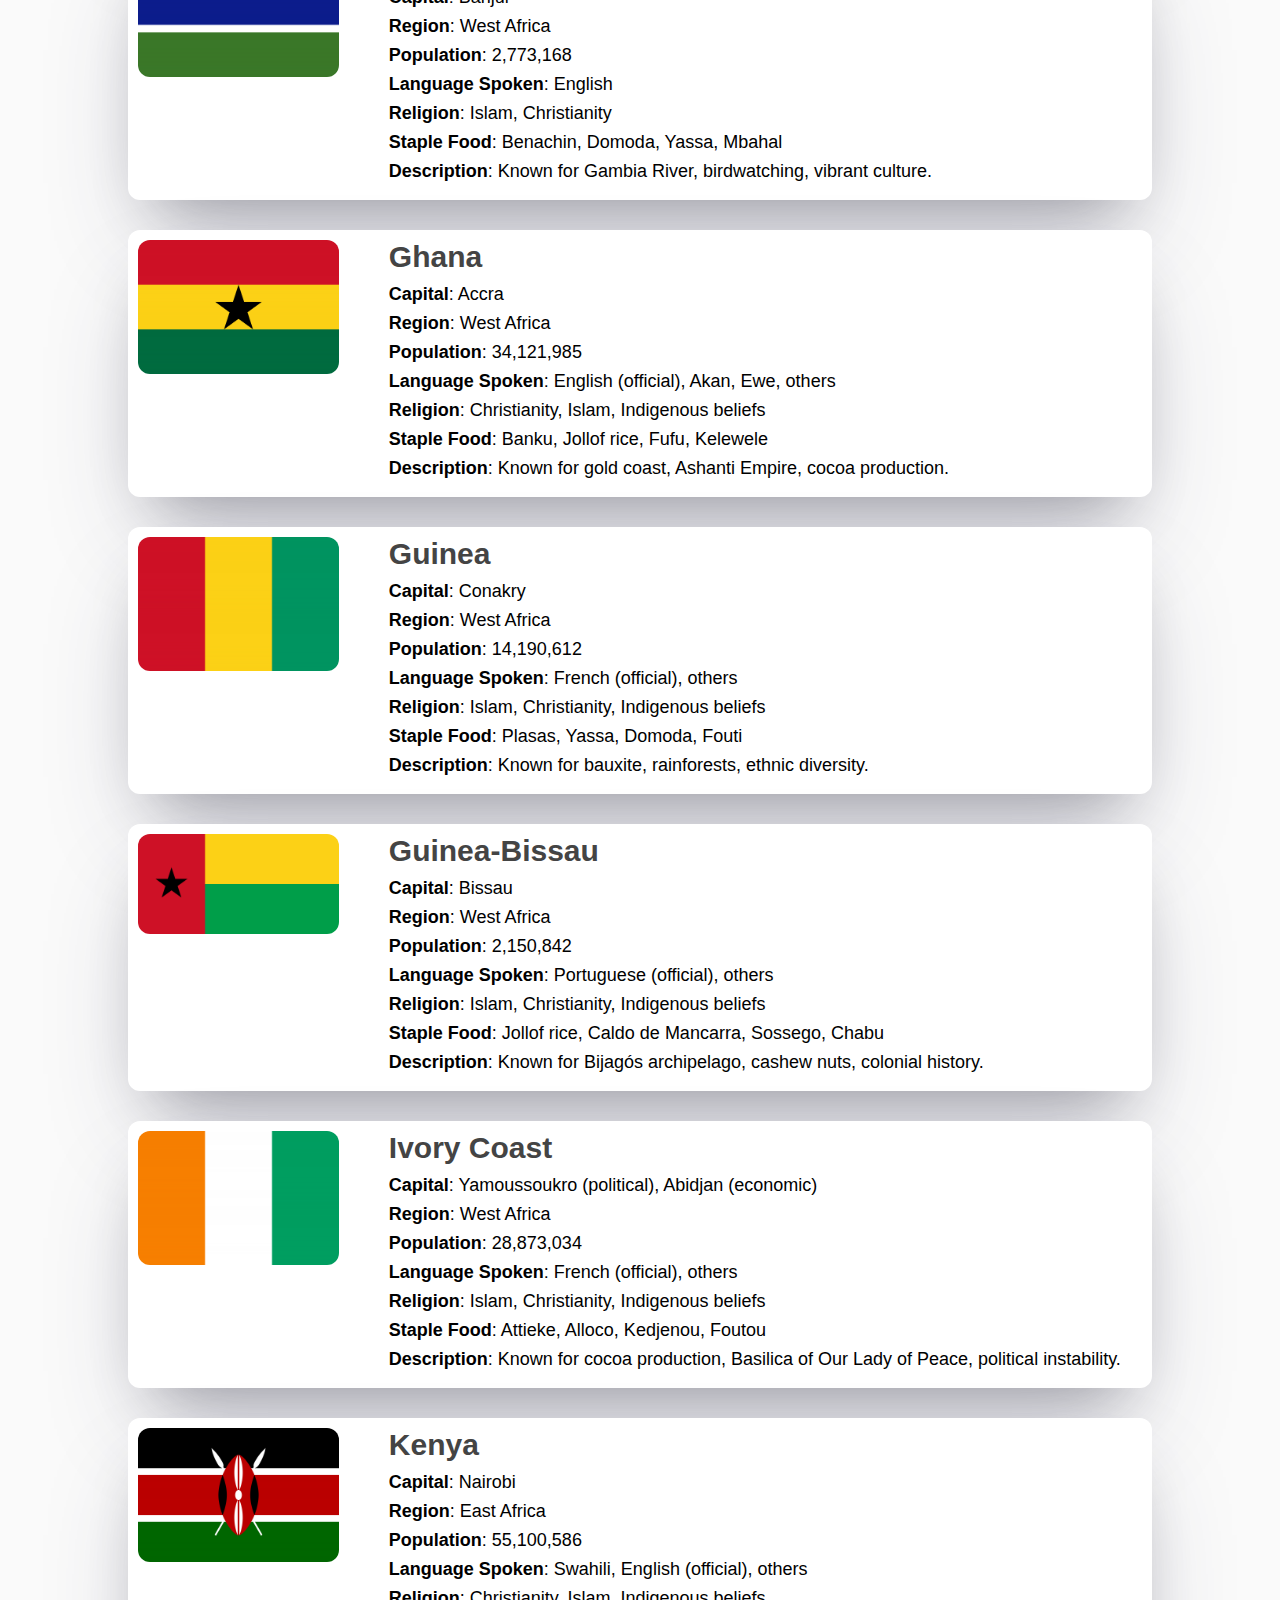
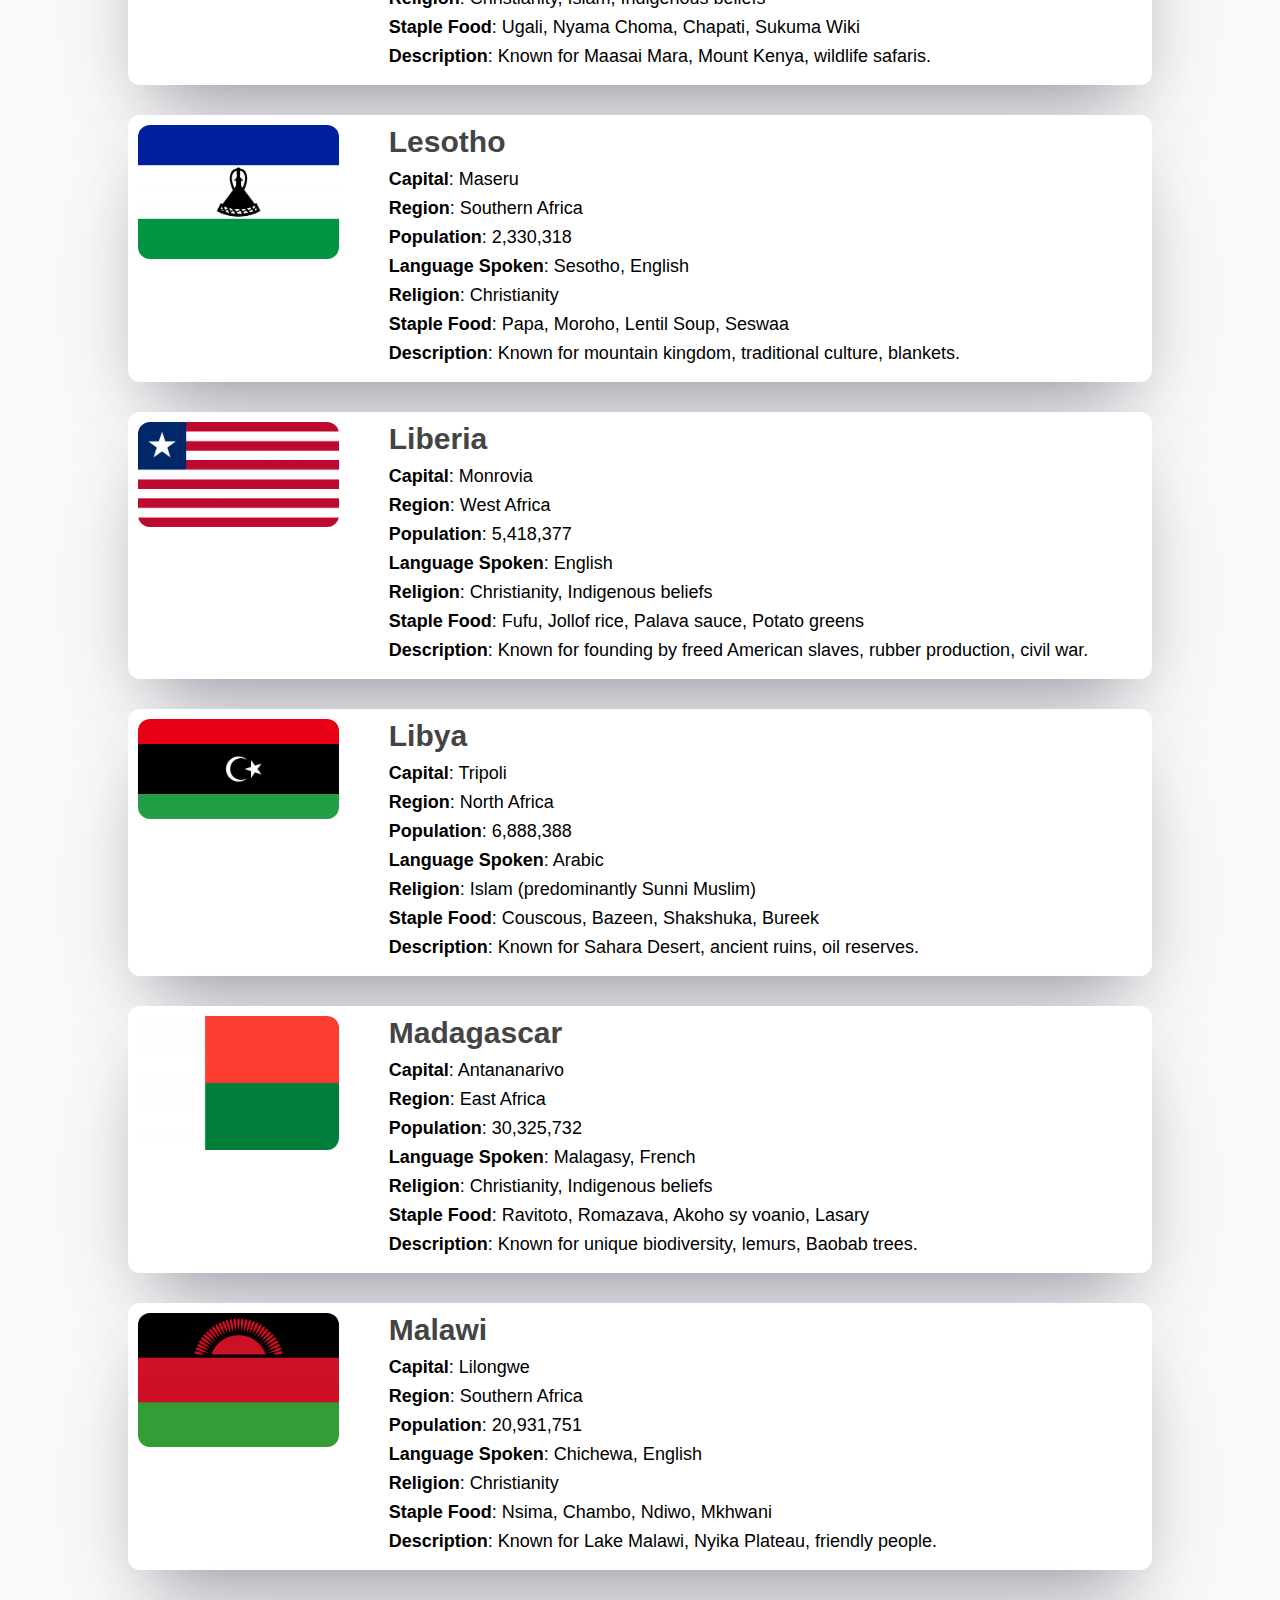
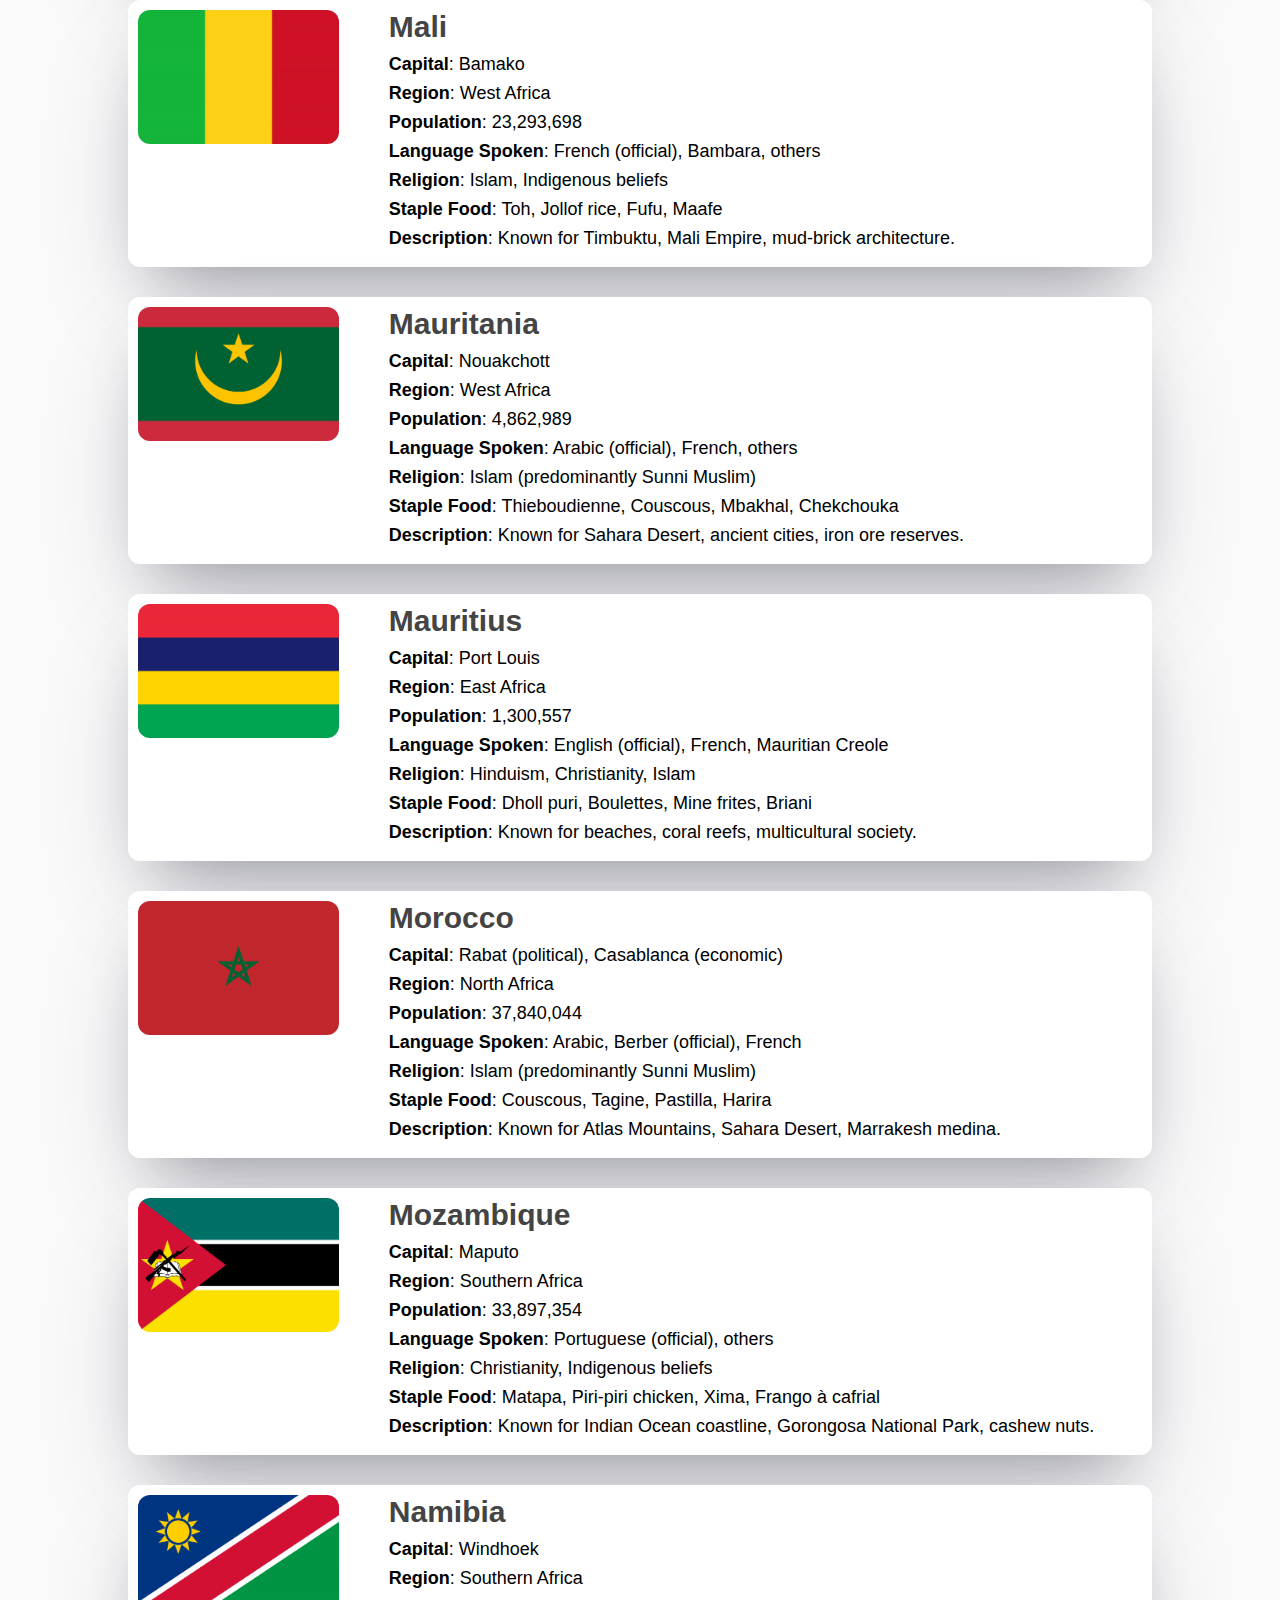
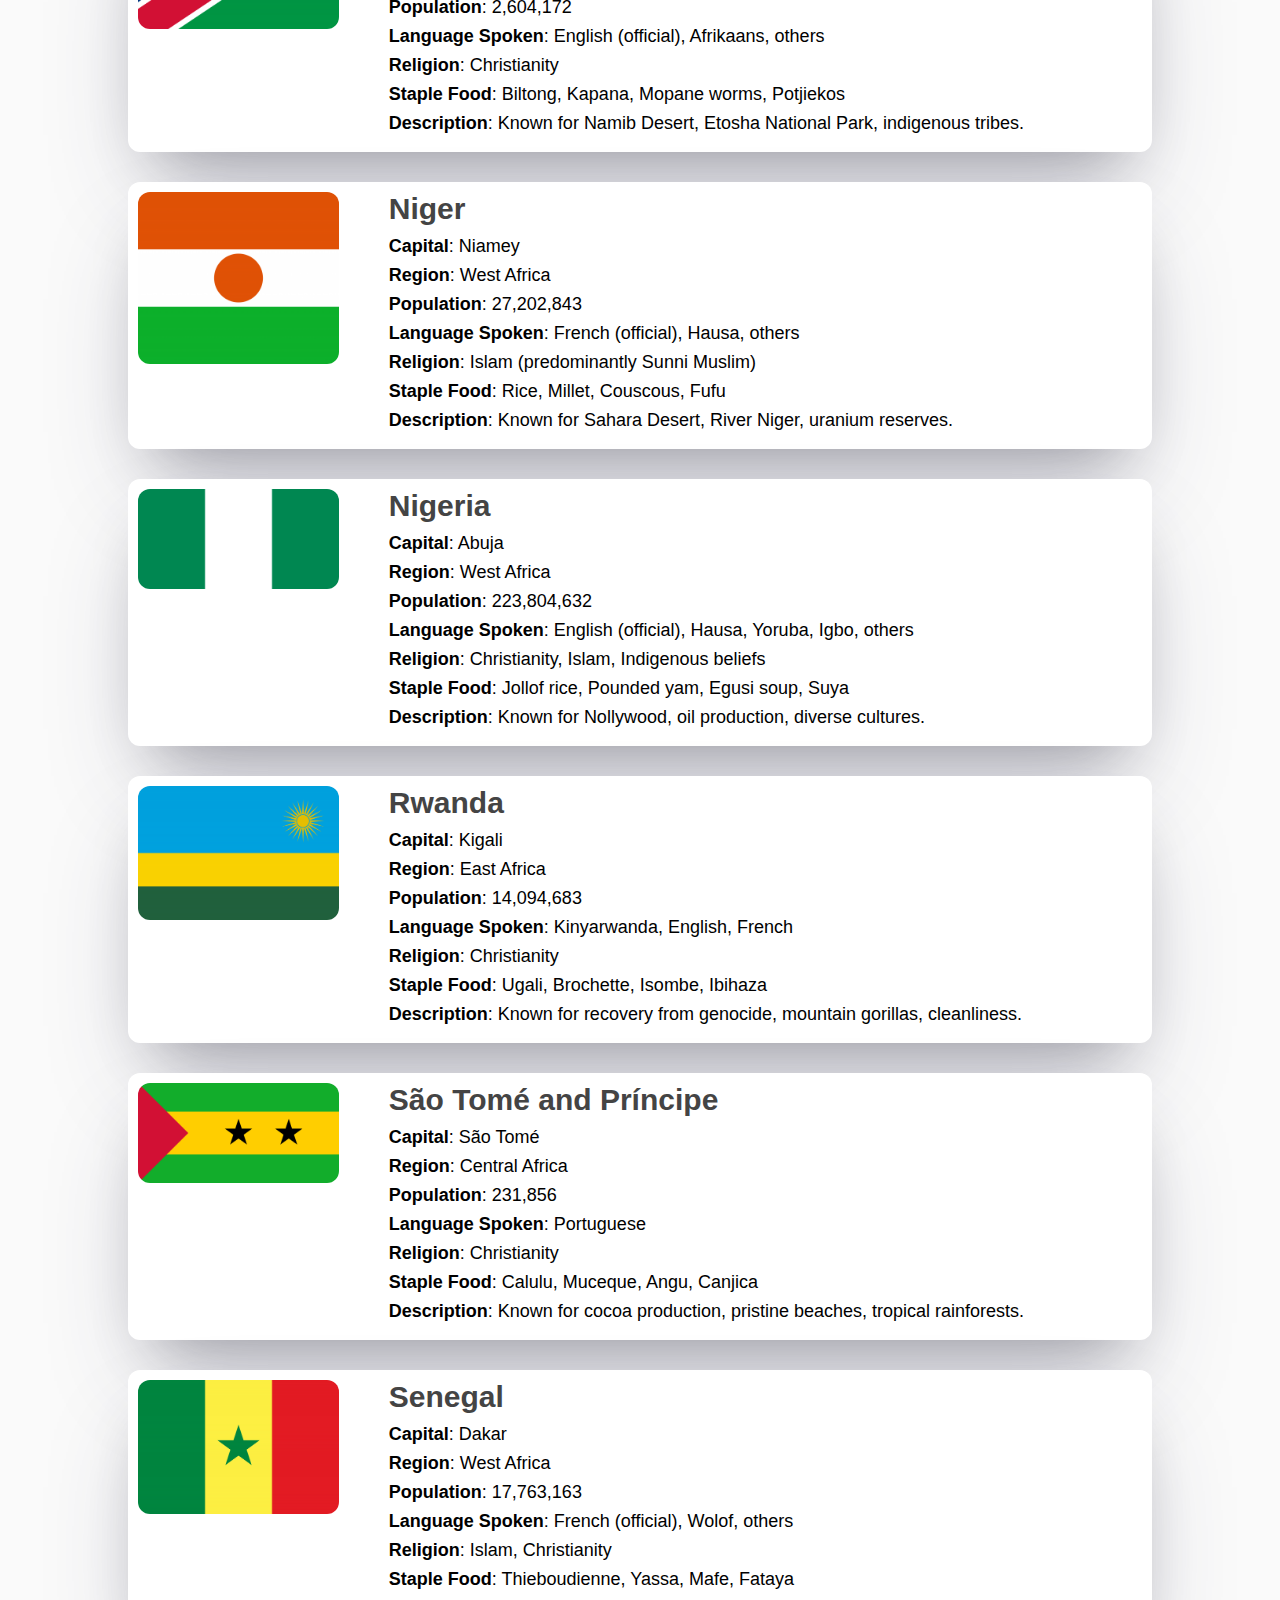
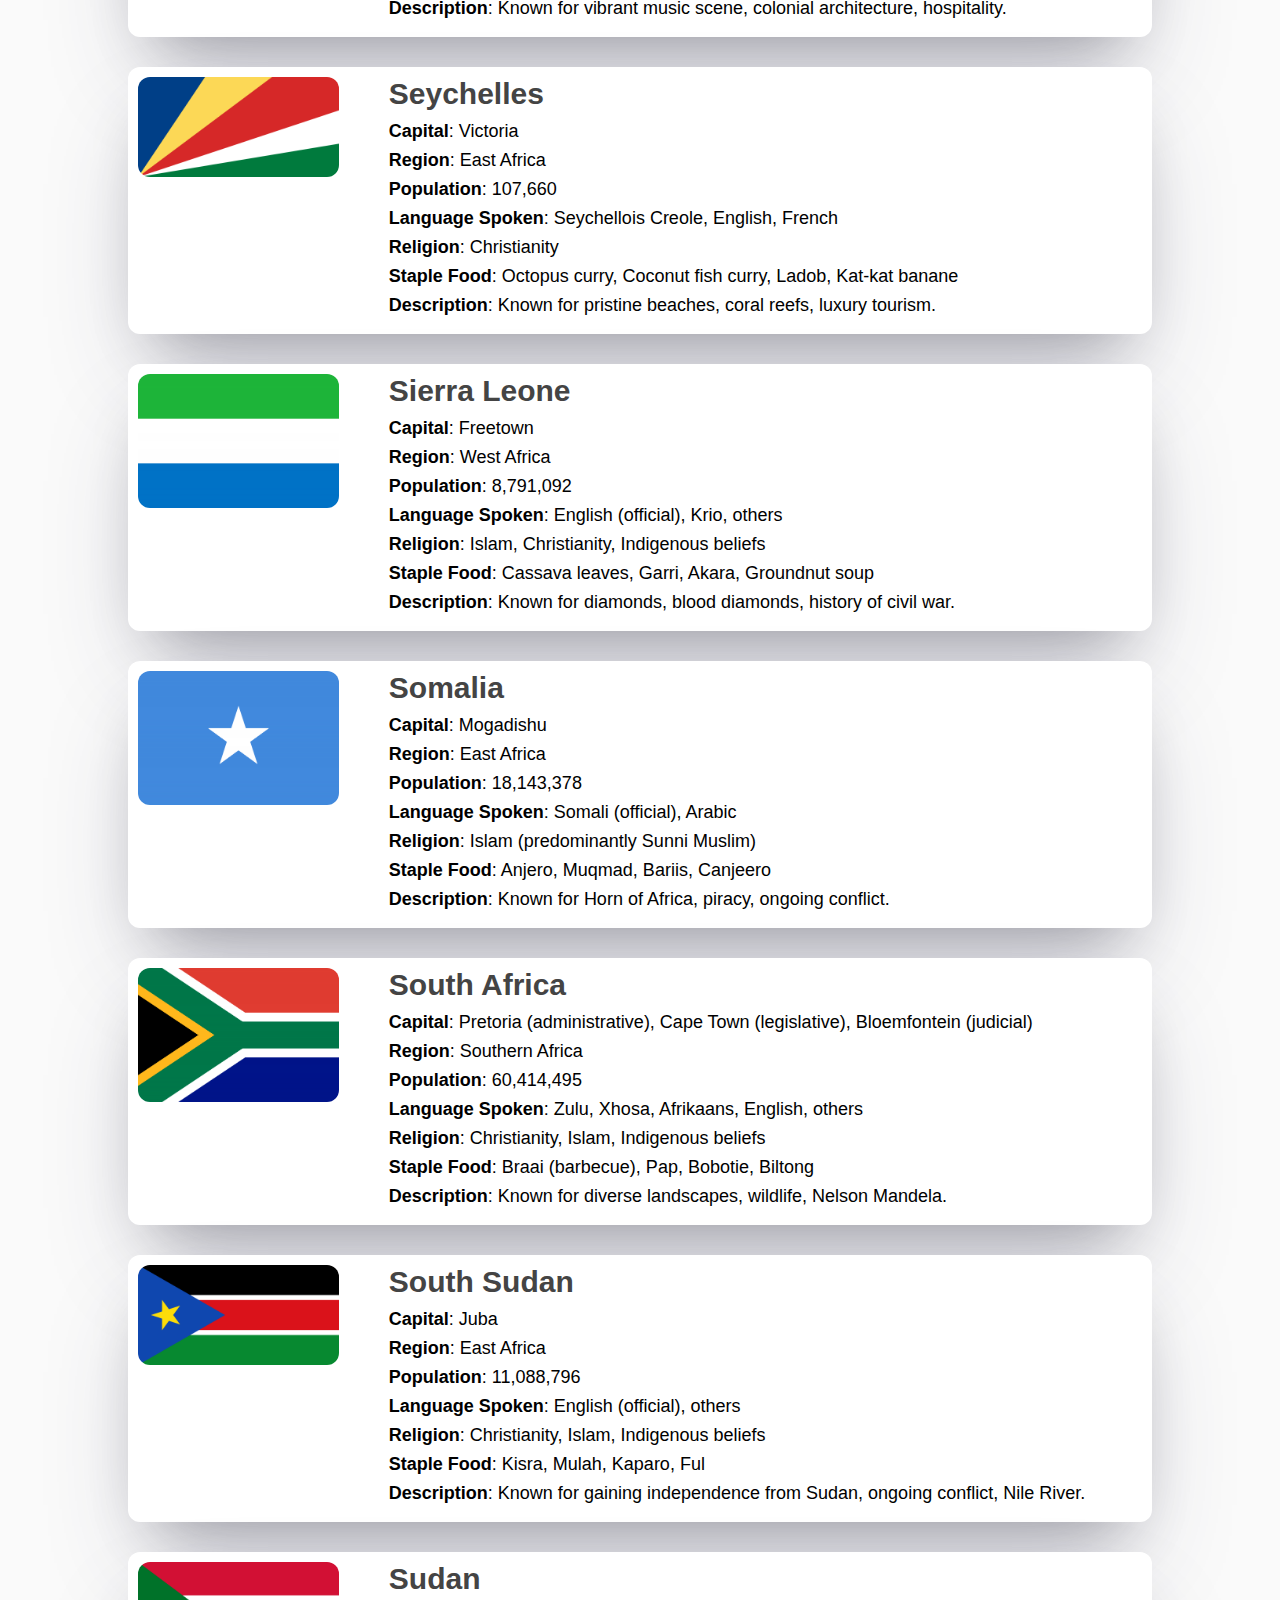
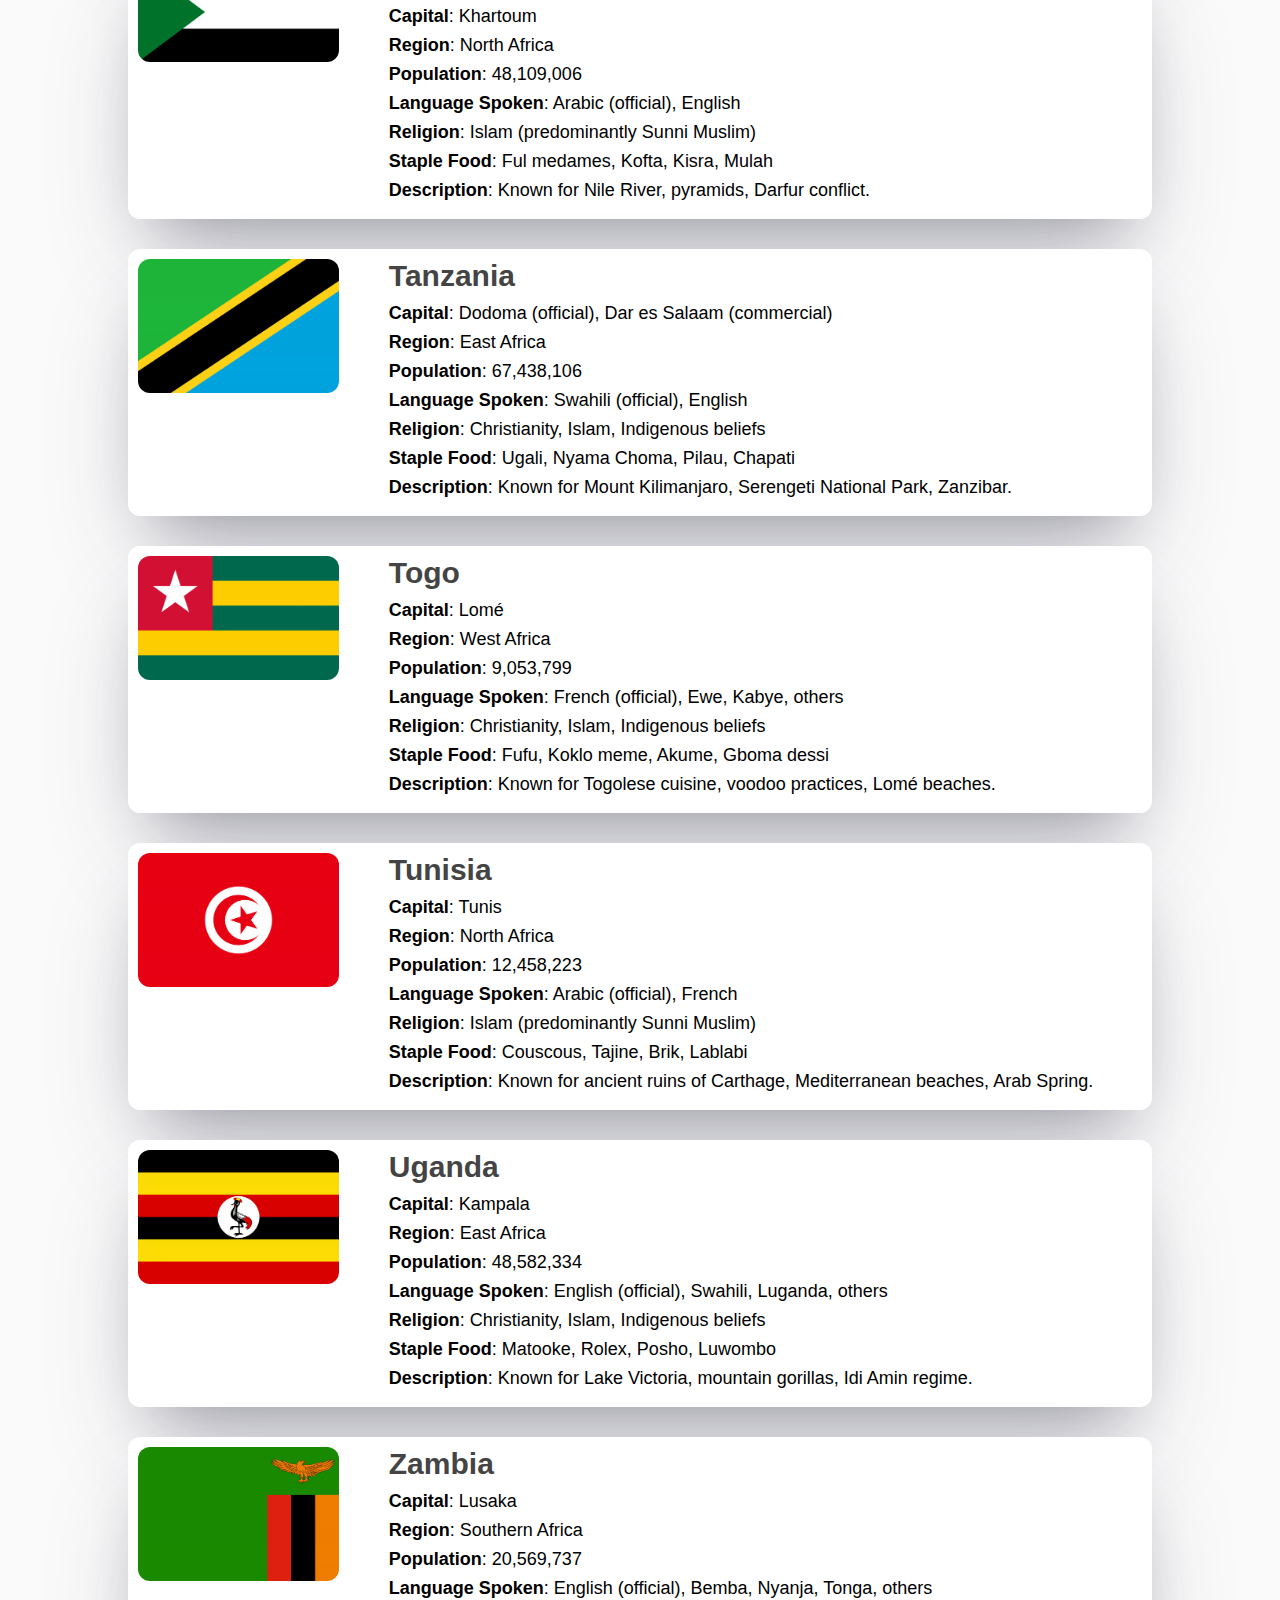
==== commit 9ad8b2b2: "Updates made" ====
--- a/index.html
+++ b/index.html
@@ -27,7 +27,7 @@
         <div class="countries-wrapper"></div>
     </main>
     <footer>
-        <h3>Follow Us For More Updates</h3>
+        <h2>Alpha Dumbuya</h2>
         <div class="footer-icons">
            <!-- Facebook -->
    <a href="https://www.facebook.com/dumbuya.alpha.336"> <i class="fab fa-facebook"></i></a>
@@ -44,7 +44,8 @@
     <!-- GitHub -->
    <a href="https://github.com/AlphaDumbuya"> <i class="fab fa-github"></i></a>
         </div>
-        <p>&copy; 2024 <a href="https://alpha-dumbuya.vercel.app">Alpha Dumbuya</a>. All rights reserved.</p>
+        <p>&copy; 2024 Alpha Dumbuya. All rights reserved.</p>
+        <p>Designed by <a href="https://alpha-dumbuya.vercel.app/">Alpha dumbuya</a></p>
     </footer>
     <script src="./JS/index.js"></script>
 </body>
--- a/main.css
+++ b/main.css
@@ -6,7 +6,7 @@
 
 body {
     font-family: 'Segoe UI', Tahoma, Geneva, Verdana, sans-serif;
-    font-size: 14px;
+    font-size: 12px;
     background: #fafafa; 
    
 }
@@ -39,7 +39,7 @@
     width: 100%;
     display: flex;
     align-items: center;
-    overflow-x: auto; /* Allow horizontal scrolling for small screens */
+    overflow-x: auto; 
 }
 
 main .tabs ul {
@@ -69,6 +69,7 @@
     background: #b6b6b6;
 }
 
+
 .countries {
     width: 100%;
     background-color: #fff;
@@ -78,6 +79,7 @@
     margin-bottom: 30px;
     box-shadow: rgba(50, 50, 93, 0.25) 0px 50px 100px -20px, rgba(0, 0, 0, 0.3) 0px 30px 60px -30px;
     flex-wrap: wrap; 
+    
 }
 
 .countries .countryImg {
@@ -162,6 +164,9 @@
 
 /* Mobile Styles (up to 576px) */
 @media only screen and (max-width: 576px) {
+    body{
+        font-size: 12px;
+    }
     header {
         height: 100px;
     }
@@ -173,16 +178,31 @@
     }
     .tabs ul {
         flex-direction: column;
+        
     }
     .tabs ul li {
         padding: 10px;
     }
+
+   
+    .countries {
+        width: 90%;
+        border-radius: 12px;
+        display: flex;
+        padding: 10px;
+        margin: 40px 20px;
+    }
+    
     .countries .countryImg {
-        width: 50%;
+        width: 100%;
         margin-right: 10px;
+        padding: 7px 15px;
+    
     }
     .countries h2 {
-        font-size: 20px;
+        font-size: 25px;
+        padding: 10px;
+        color: #555;
     }
 
     .footer-icons i {
